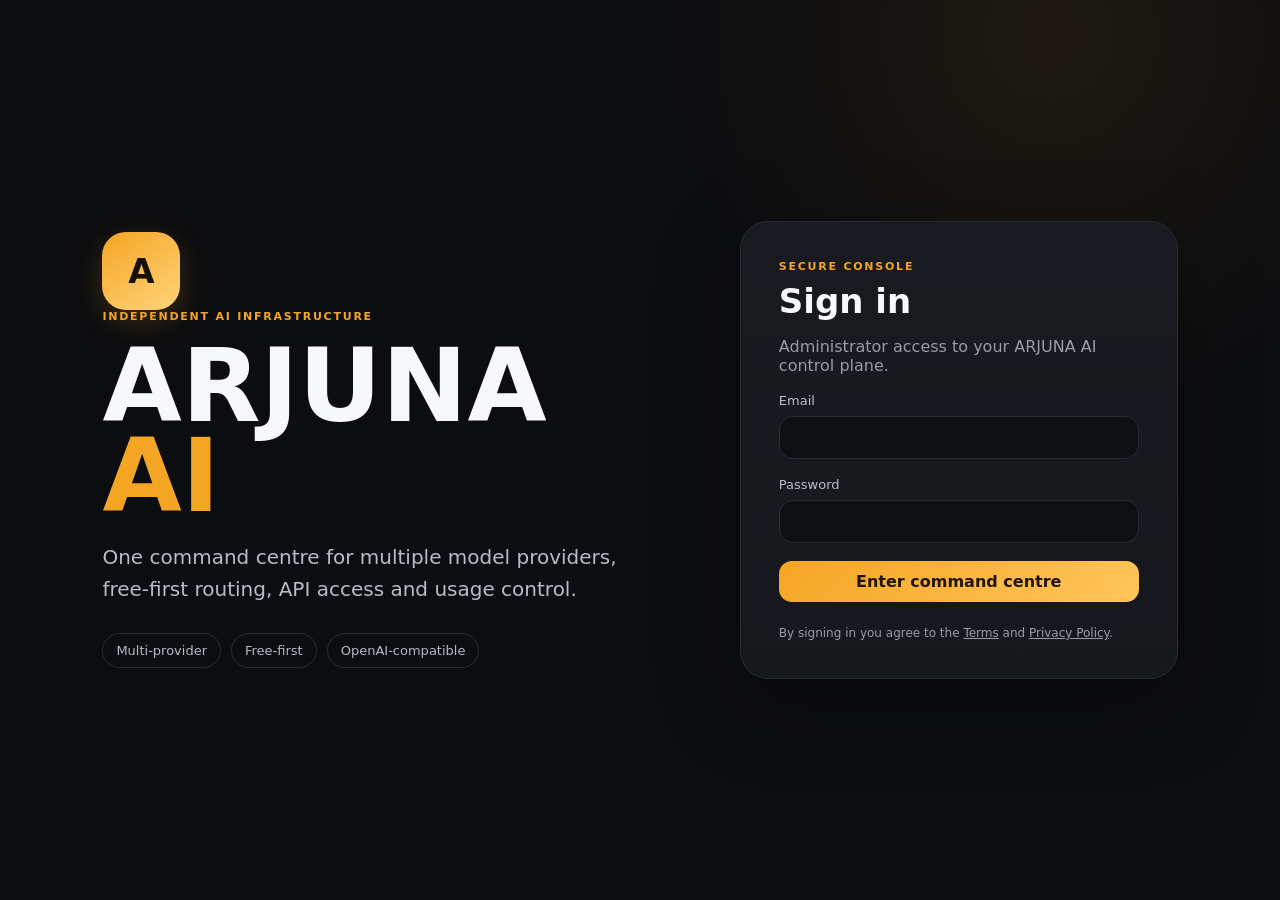
==== static/index.html @ 1a096113 "Apply complete ARJUNA AI launch portal" ====
<!doctype html>
<html lang="en">
<head>
  <meta charset="utf-8" />
  <meta name="viewport" content="width=device-width,initial-scale=1,viewport-fit=cover" />
  <meta name="theme-color" content="#101114" />
  <meta name="description" content="ARJUNA AI — independent multi-provider AI command centre and OpenAI-compatible gateway." />
  <title>ARJUNA AI</title>
  <link rel="manifest" href="/manifest.webmanifest" />
  <link rel="icon" href="/static/icon.svg" />
  <link rel="stylesheet" href="/static/styles.css" />
</head>
<body>
  <div id="loginView" class="login-shell hidden">
    <section class="login-brand">
      <div class="brand-mark large">A</div>
      <p class="kicker">INDEPENDENT AI INFRASTRUCTURE</p>
      <h1>ARJUNA <span>AI</span></h1>
      <p class="lead">One command centre for multiple model providers, free-first routing, API access and usage control.</p>
      <div class="feature-row"><span>Multi-provider</span><span>Free-first</span><span>OpenAI-compatible</span></div>
    </section>
    <section class="login-card glass">
      <p class="kicker">SECURE CONSOLE</p>
      <h2>Sign in</h2>
      <p class="muted">Administrator access to your ARJUNA AI control plane.</p>
      <form id="loginForm">
        <label>Email<input id="loginEmail" type="email" autocomplete="username" required /></label>
        <label>Password<input id="loginPassword" type="password" autocomplete="current-password" required /></label>
        <button class="primary wide" type="submit">Enter command centre</button>
        <div id="loginError" class="error-text"></div>
      </form>
      <div class="legal-small">By signing in you agree to the <a href="/terms">Terms</a> and <a href="/privacy">Privacy Policy</a>.</div>
    </section>
  </div>

  <div id="appView" class="app-shell hidden">
    <aside class="sidebar">
      <div class="brand"><div class="brand-mark">A</div><div><strong>ARJUNA AI</strong><small>Command Centre</small></div></div>
      <nav id="nav">
        <button data-page="dashboard" class="nav-item active">Dashboard</button>
        <button data-page="playground" class="nav-item">Playground</button>
        <button data-page="providers" class="nav-item">Providers</button>
        <button data-page="keys" class="nav-item">API Keys</button>
        <button data-page="usage" class="nav-item">Usage</button>
        <button data-page="settings" class="nav-item">Settings</button>
      </nav>
      <div class="sidebar-foot">
        <span id="userEmail" class="user-email"></span>
        <button id="logoutBtn" class="ghost wide">Sign out</button>
      </div>
    </aside>

    <main class="workspace">
      <header class="topbar">
        <div><p id="pageKicker" class="kicker">COMMAND CENTRE</p><h1 id="pageTitle">Dashboard</h1></div>
        <div class="top-actions"><span id="health" class="status-pill">Checking</span><button id="themeBtn" class="icon-btn" title="Toggle theme">◐</button><button id="menuBtn" class="icon-btn mobile-only">☰</button></div>
      </header>

      <section id="page-dashboard" class="page active">
        <div class="hero-card">
          <div><p class="kicker">ARJUNA ROUTER</p><h2>AI infrastructure under your control.</h2><p class="muted">Route requests across configured model providers without exposing provider secrets to clients.</p></div>
          <div class="hero-orb">A</div>
        </div>
        <div class="stats-grid">
          <article class="stat-card"><span>Providers ready</span><strong id="statProviders">—</strong><small>available now</small></article>
          <article class="stat-card"><span>Active API keys</span><strong id="statKeys">—</strong><small>issued by you</small></article>
          <article class="stat-card"><span>Requests · 24h</span><strong id="statRequests">—</strong><small>gateway traffic</small></article>
          <article class="stat-card"><span>Tokens · 24h</span><strong id="statTokens">—</strong><small>reported by providers</small></article>
        </div>
        <div class="two-col">
          <article class="panel"><div class="panel-head"><div><p class="kicker">QUICK START</p><h3>Use your gateway</h3></div><button data-goto="keys" class="secondary">Create key</button></div><pre class="code-block">POST /v1/chat/completions
Authorization: Bearer arjuna_live_...
Content-Type: application/json</pre></article>
          <article class="panel"><p class="kicker">ROUTING POLICY</p><h3>Free-first by design</h3><p class="muted">ARJUNA only treats a provider as free when you explicitly mark it free-eligible. Open models can still have paid hosting.</p><button data-goto="providers" class="text-btn">View provider registry →</button></article>
        </div>
      </section>

      <section id="page-playground" class="page">
        <div class="playground-grid">
          <article class="panel controls-panel">
            <div class="panel-head"><div><p class="kicker">PROMPT LAB</p><h3>Playground</h3></div><label class="switch-label"><input id="freeOnly" type="checkbox" checked /><span>Free only</span></label></div>
            <div class="field-row"><label>Provider<select id="provider"><option value="">Auto route</option></select></label><label>Model<input id="model" value="auto" /></label></div>
            <label>System prompt<textarea id="systemPrompt" rows="4">You are a precise, helpful AI assistant.</textarea></label>
            <label>Prompt<textarea id="prompt" rows="10" placeholder="Ask ARJUNA AI…"></textarea></label>
            <div class="field-row"><label>Temperature<input id="temperature" type="number" min="0" max="2" step="0.1" value="0.2" /></label><label>Max tokens<input id="maxTokens" type="number" min="1" value="4096" /></label></div>
            <button id="runBtn" class="primary wide">Run prompt</button>
          </article>
          <article class="panel output-panel"><div class="panel-head"><div><p class="kicker">LIVE OUTPUT</p><h3>Response</h3></div><button id="copyOutput" class="secondary">Copy</button></div><div id="runMeta" class="meta-line">No run yet</div><pre id="output" class="response-box">Response will appear here.</pre></article>
        </div>
      </section>

      <section id="page-providers" class="page"><div class="section-head"><div><p class="kicker">MODEL ROUTER</p><h2>Provider Registry</h2><p class="muted">Server-side provider configuration and live fallback state.</p></div><button id="refreshProviders" class="secondary">Refresh</button></div><div id="providersList" class="card-grid"></div></section>

      <section id="page-keys" class="page"><div class="section-head"><div><p class="kicker">ACCESS CONTROL</p><h2>API Keys</h2><p class="muted">Issue independent ARJUNA keys to apps and services. Secrets are shown once.</p></div><button id="createKeyBtn" class="primary">Create API key</button></div><div id="keySecretBox" class="secret-box hidden"><div><strong>New secret — copy it now</strong><code id="newKeySecret"></code></div><button id="copyKeySecret" class="secondary">Copy</button></div><div class="panel table-wrap"><table><thead><tr><th>Name</th><th>Prefix</th><th>Created</th><th>Last used</th><th>Status</th><th></th></tr></thead><tbody id="keysBody"></tbody></table></div></section>

      <section id="page-usage" class="page"><div class="section-head"><div><p class="kicker">OBSERVABILITY</p><h2>Usage</h2><p class="muted">Request metadata only. Prompts and responses are not stored.</p></div><button id="refreshUsage" class="secondary">Refresh</button></div><div class="panel table-wrap"><table><thead><tr><th>Time</th><th>Provider</th><th>Model</th><th>Tokens</th><th>Latency</th><th>Status</th></tr></thead><tbody id="usageBody"></tbody></table></div></section>

      <section id="page-settings" class="page"><div class="settings-grid"><article class="panel"><p class="kicker">API ENDPOINT</p><h3>OpenAI-compatible base</h3><code id="apiBase" class="copy-line"></code><p class="muted small">Use <strong>/v1/chat/completions</strong> and <strong>/v1/models</strong>.</p></article><article class="panel"><p class="kicker">INSTALL</p><h3>Install ARJUNA AI</h3><p class="muted">This portal is PWA-ready and can be installed from a supported browser.</p><button id="installBtn" class="secondary" disabled>Install app</button></article><article class="panel"><p class="kicker">SECURITY</p><h3>Secrets stay server-side</h3><p class="muted">Provider keys belong in environment secrets or a secret manager. Never place them in browser JavaScript.</p></article><article class="panel"><p class="kicker">PROJECT BOUNDARY</p><h3>Standalone platform</h3><p class="muted">ARJUNA AI is an independent project with its own infrastructure, domain, data and release lifecycle.</p></article></div></section>

      <footer class="footer">ARJUNA AI · Independent AI Command Centre · <a href="/privacy">Privacy</a> · <a href="/terms">Terms</a></footer>
    </main>
  </div>

  <dialog id="keyDialog"><form method="dialog" id="keyForm"><p class="kicker">NEW CREDENTIAL</p><h3>Create API key</h3><label>Key name<input id="keyName" placeholder="Production app" required minlength="2" /></label><div class="dialog-actions"><button value="cancel" class="ghost">Cancel</button><button id="confirmCreateKey" value="default" class="primary">Create key</button></div></form></dialog>

  <script src="/static/app.js"></script>
</body>
</html>
---- static/styles.css ----
:root{--bg:#0c0d10;--surface:#13151a;--surface2:#191c22;--line:#262b34;--text:#f7f8fa;--muted:#969da9;--accent:#f5a524;--accent2:#ffd479;--good:#52d39a;--bad:#ff6b6b;--shadow:0 24px 80px rgba(0,0,0,.34);--radius:22px}*{box-sizing:border-box}html{background:var(--bg);color:var(--text);font-family:Inter,ui-sans-serif,system-ui,-apple-system,BlinkMacSystemFont,"Segoe UI",sans-serif}body{margin:0;min-height:100vh;background:radial-gradient(circle at 82% 4%,rgba(245,165,36,.08),transparent 28%),var(--bg)}button,input,select,textarea{font:inherit}button{cursor:pointer}a{color:inherit}.hidden{display:none!important}.kicker{font-size:11px;letter-spacing:.16em;font-weight:800;color:var(--accent);margin:0 0 8px}.muted{color:var(--muted)}.small{font-size:12px}.brand-mark{width:42px;height:42px;border-radius:14px;display:grid;place-items:center;background:linear-gradient(145deg,var(--accent),var(--accent2));color:#181107;font-weight:900;box-shadow:0 10px 30px rgba(245,165,36,.2)}.brand-mark.large{width:78px;height:78px;border-radius:24px;font-size:34px}.login-shell{min-height:100vh;display:grid;grid-template-columns:1.1fr .9fr;align-items:center;gap:8vw;padding:8vw}.login-brand h1{font-size:clamp(48px,8vw,108px);line-height:.88;margin:18px 0}.login-brand h1 span{color:var(--accent)}.lead{font-size:20px;max-width:720px;color:#b6bdc8;line-height:1.6}.feature-row{display:flex;gap:10px;flex-wrap:wrap;margin-top:28px}.feature-row span{border:1px solid var(--line);border-radius:999px;padding:9px 13px;color:#b5bbc6;font-size:13px}.glass,.panel,.stat-card,.hero-card{background:linear-gradient(180deg,rgba(255,255,255,.025),rgba(255,255,255,.01)),var(--surface);border:1px solid var(--line);box-shadow:var(--shadow)}.login-card{max-width:480px;width:100%;padding:38px;border-radius:28px}.login-card h2{font-size:34px;margin:0 0 8px}.login-card label,.controls-panel label{display:grid;gap:8px;margin:18px 0;font-size:13px;color:#b9c0ca}.login-card input,.controls-panel input,.controls-panel select,.controls-panel textarea,dialog input{width:100%;border:1px solid var(--line);background:#0d0f13;color:var(--text);border-radius:14px;padding:13px 14px;outline:none}.login-card input:focus,.controls-panel input:focus,.controls-panel select:focus,.controls-panel textarea:focus,dialog input:focus{border-color:var(--accent)}.primary,.secondary,.ghost,.icon-btn,.text-btn{border:0;border-radius:13px;padding:11px 15px;font-weight:750}.primary{background:linear-gradient(135deg,var(--accent),#ffc65b);color:#201507}.secondary{background:var(--surface2);border:1px solid var(--line);color:var(--text)}.ghost{background:transparent;border:1px solid var(--line);color:var(--muted)}.text-btn{background:transparent;color:var(--accent);padding-left:0}.wide{width:100%}.error-text{color:var(--bad);font-size:13px;margin-top:12px}.legal-small{font-size:12px;color:var(--muted);margin-top:24px}.app-shell{display:grid;grid-template-columns:250px 1fr;min-height:100vh}.sidebar{position:sticky;top:0;height:100vh;border-right:1px solid var(--line);background:rgba(12,13,16,.93);backdrop-filter:blur(20px);padding:22px 16px;display:flex;flex-direction:column;z-index:20}.brand{display:flex;align-items:center;gap:12px;padding:6px 8px 24px}.brand strong{display:block}.brand small{color:var(--muted)}nav{display:grid;gap:6px}.nav-item{border:0;background:transparent;color:var(--muted);text-align:left;padding:12px 14px;border-radius:13px;font-weight:700}.nav-item:hover,.nav-item.active{background:var(--surface2);color:var(--text)}.nav-item.active{box-shadow:inset 3px 0 var(--accent)}.sidebar-foot{margin-top:auto;display:grid;gap:10px}.user-email{color:var(--muted);font-size:12px;padding:0 6px;overflow:hidden;text-overflow:ellipsis}.workspace{padding:0 34px;min-width:0}.topbar{height:112px;display:flex;align-items:center;justify-content:space-between}.topbar h1{margin:0;font-size:30px}.top-actions{display:flex;align-items:center;gap:10px}.status-pill{padding:8px 12px;border:1px solid var(--line);border-radius:999px;color:var(--muted);font-size:12px}.status-pill.ok{color:var(--good);border-color:rgba(82,211,154,.3);background:rgba(82,211,154,.06)}.status-pill.bad{color:var(--bad)}.icon-btn{width:38px;height:38px;padding:0;background:var(--surface2);color:var(--text);border:1px solid var(--line)}.page{display:none;animation:fade .18s ease}.page.active{display:block}@keyframes fade{from{opacity:.5;transform:translateY(3px)}to{opacity:1;transform:none}}.hero-card{border-radius:28px;padding:34px;display:flex;justify-content:space-between;align-items:center;overflow:hidden}.hero-card h2{font-size:clamp(28px,4vw,54px);max-width:760px;margin:0 0 14px}.hero-card p{max-width:700px}.hero-orb{width:150px;height:150px;border-radius:50%;display:grid;place-items:center;font-size:62px;font-weight:900;color:#201507;background:radial-gradient(circle at 35% 30%,#ffe0a0,var(--accent) 55%,#a25c00);box-shadow:0 0 80px rgba(245,165,36,.25);flex:0 0 auto}.stats-grid{display:grid;grid-template-columns:repeat(4,1fr);gap:14px;margin:18px 0}.stat-card{padding:22px;border-radius:20px}.stat-card span,.stat-card small{display:block;color:var(--muted);font-size:12px}.stat-card strong{display:block;font-size:34px;margin:9px 0}.two-col,.playground-grid,.settings-grid{display:grid;grid-template-columns:1fr 1fr;gap:18px}.panel{border-radius:var(--radius);padding:24px}.panel h3{margin:2px 0 12px;font-size:21px}.panel-head,.section-head{display:flex;align-items:center;justify-content:space-between;gap:16px}.section-head{margin-bottom:18px}.section-head h2{margin:0 0 6px;font-size:30px}.section-head p{margin-top:0}.code-block,.response-box{background:#090a0d;border:1px solid var(--line);border-radius:14px;padding:16px;color:#d9dde4;overflow:auto;white-space:pre-wrap}.playground-grid{grid-template-columns:minmax(340px,.9fr) minmax(420px,1.1fr)}.field-row{display:grid;grid-template-columns:1fr 1fr;gap:12px}.switch-label{display:flex!important;align-items:center;gap:8px!important;margin:0!important}.switch-label input{width:auto!important}.output-panel{min-height:650px}.response-box{min-height:535px;max-height:70vh;line-height:1.6}.meta-line{color:var(--muted);font-size:12px;margin-bottom:12px}.card-grid{display:grid;grid-template-columns:repeat(auto-fill,minmax(260px,1fr));gap:14px}.provider-card{border:1px solid var(--line);background:var(--surface);border-radius:20px;padding:20px}.provider-card h3{margin:0}.provider-top{display:flex;justify-content:space-between;gap:10px}.pill{font-size:11px;padding:6px 9px;border-radius:999px;background:var(--surface2);color:var(--muted);border:1px solid var(--line)}.pill.ready{color:var(--good);background:rgba(82,211,154,.06)}.pill.warn{color:var(--accent)}.provider-meta{display:grid;gap:8px;margin-top:18px;color:var(--muted);font-size:12px}.table-wrap{padding:0;overflow:auto}table{width:100%;border-collapse:collapse;min-width:760px}th,td{text-align:left;padding:16px 18px;border-bottom:1px solid var(--line);font-size:13px}th{color:var(--muted);font-size:11px;text-transform:uppercase;letter-spacing:.08em}.danger-btn{background:transparent;border:0;color:var(--bad);font-weight:700}.secret-box{display:flex;justify-content:space-between;align-items:center;gap:14px;background:rgba(245,165,36,.07);border:1px solid rgba(245,165,36,.3);padding:16px 18px;border-radius:16px;margin-bottom:16px}.secret-box code{display:block;margin-top:8px;word-break:break-all;color:var(--accent2)}.settings-grid{grid-template-columns:repeat(2,1fr)}.copy-line{display:block;background:#090a0d;border:1px solid var(--line);padding:13px;border-radius:12px;word-break:break-all}.footer{padding:34px 0 26px;color:var(--muted);font-size:12px;text-align:center}.footer a{color:var(--text)}dialog{border:1px solid var(--line);border-radius:22px;background:var(--surface);color:var(--text);padding:26px;width:min(440px,92vw);box-shadow:var(--shadow)}dialog::backdrop{background:rgba(0,0,0,.7)}dialog h3{font-size:25px;margin:0 0 20px}dialog label{display:grid;gap:8px;color:var(--muted);font-size:13px}dialog input{margin-top:6px}.dialog-actions{display:flex;justify-content:flex-end;gap:10px;margin-top:22px}.mobile-only{display:none}
body.light{--bg:#f5f6f8;--surface:#fff;--surface2:#f0f2f5;--line:#e1e5ea;--text:#111318;--muted:#69717e;--shadow:0 22px 60px rgba(18,25,35,.08)}body.light{background:radial-gradient(circle at 82% 4%,rgba(245,165,36,.11),transparent 28%),var(--bg)}body.light .sidebar{background:rgba(255,255,255,.94)}body.light .login-card input,body.light .controls-panel input,body.light .controls-panel select,body.light .controls-panel textarea,body.light dialog input,body.light .code-block,body.light .response-box,body.light .copy-line{background:#f7f8fa;color:#111318}
@media(max-width:980px){.login-shell{grid-template-columns:1fr;padding:7vw}.login-brand{display:none}.login-card{margin:auto}.app-shell{grid-template-columns:1fr}.sidebar{position:fixed;left:-270px;width:250px;transition:.2s}.sidebar.open{left:0}.workspace{padding:0 18px}.mobile-only{display:inline-grid}.stats-grid{grid-template-columns:1fr 1fr}.playground-grid,.two-col,.settings-grid{grid-template-columns:1fr}.hero-orb{width:100px;height:100px;font-size:40px}.topbar{height:92px}.output-panel{min-height:auto}.response-box{min-height:360px}}@media(max-width:620px){.stats-grid{grid-template-columns:1fr}.hero-card{padding:24px}.hero-orb{display:none}.field-row{grid-template-columns:1fr}.section-head{align-items:flex-start;flex-direction:column}.login-card{padding:26px}.workspace{padding:0 12px}.panel{padding:18px}}
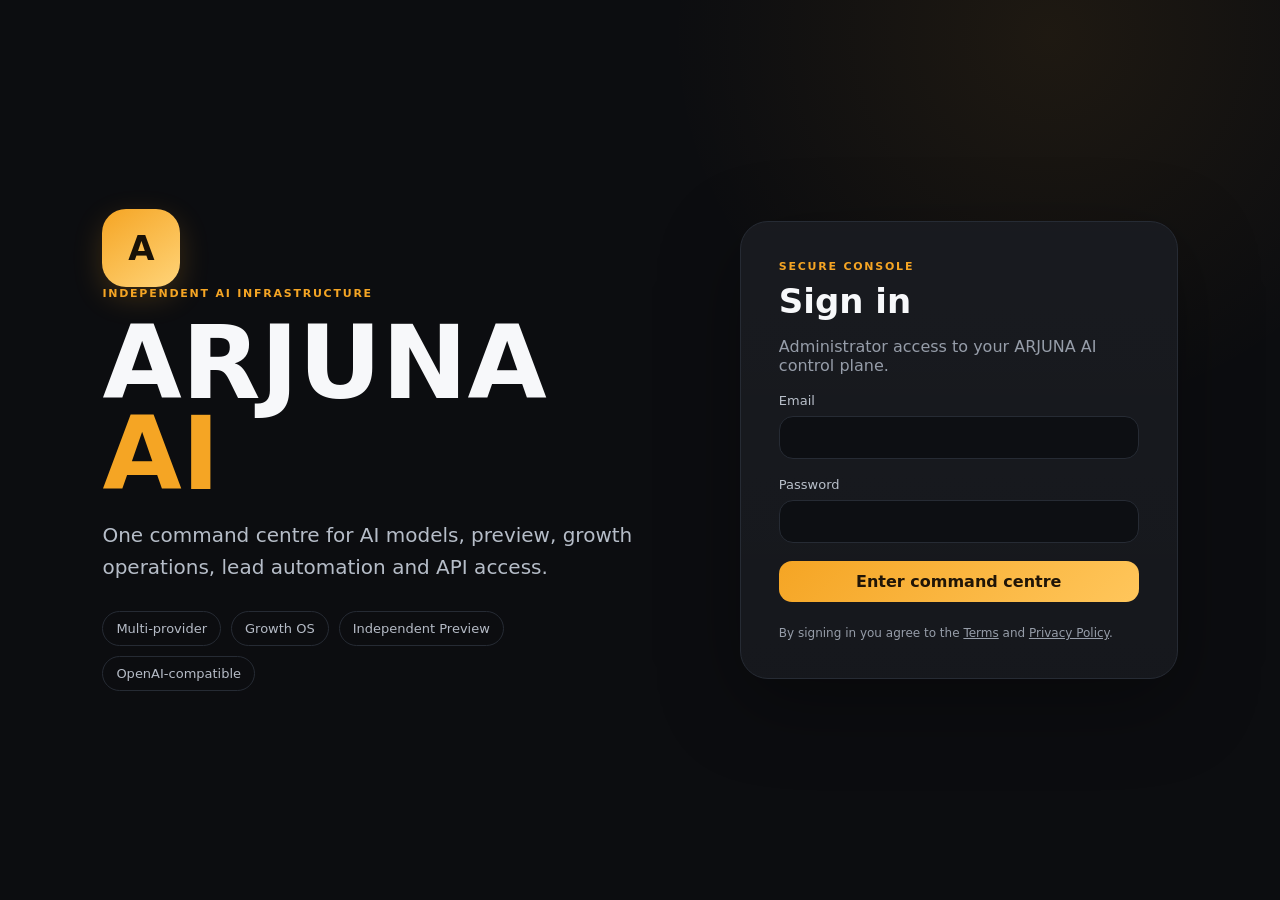
==== commit 1db0fecd: "Add Growth OS social lead proposal and automation console" ====
--- a/static/index.html
+++ b/static/index.html
@@ -4,11 +4,13 @@
   <meta charset="utf-8" />
   <meta name="viewport" content="width=device-width,initial-scale=1,viewport-fit=cover" />
   <meta name="theme-color" content="#101114" />
-  <meta name="description" content="ARJUNA AI — independent multi-provider AI command centre and OpenAI-compatible gateway." />
+  <meta name="description" content="ARJUNA AI — independent multi-provider AI command centre, growth operating system and OpenAI-compatible gateway." />
   <title>ARJUNA AI</title>
   <link rel="manifest" href="/manifest.webmanifest" />
   <link rel="icon" href="/static/icon.svg" />
   <link rel="stylesheet" href="/static/styles.css" />
+  <link rel="stylesheet" href="/static/preview.css" />
+  <link rel="stylesheet" href="/static/growth.css" />
 </head>
 <body>
   <div id="loginView" class="login-shell hidden">
@@ -16,19 +18,12 @@
       <div class="brand-mark large">A</div>
       <p class="kicker">INDEPENDENT AI INFRASTRUCTURE</p>
       <h1>ARJUNA <span>AI</span></h1>
-      <p class="lead">One command centre for multiple model providers, free-first routing, API access and usage control.</p>
-      <div class="feature-row"><span>Multi-provider</span><span>Free-first</span><span>OpenAI-compatible</span></div>
+      <p class="lead">One command centre for AI models, preview, growth operations, lead automation and API access.</p>
+      <div class="feature-row"><span>Multi-provider</span><span>Growth OS</span><span>Independent Preview</span><span>OpenAI-compatible</span></div>
     </section>
     <section class="login-card glass">
-      <p class="kicker">SECURE CONSOLE</p>
-      <h2>Sign in</h2>
-      <p class="muted">Administrator access to your ARJUNA AI control plane.</p>
-      <form id="loginForm">
-        <label>Email<input id="loginEmail" type="email" autocomplete="username" required /></label>
-        <label>Password<input id="loginPassword" type="password" autocomplete="current-password" required /></label>
-        <button class="primary wide" type="submit">Enter command centre</button>
-        <div id="loginError" class="error-text"></div>
-      </form>
+      <p class="kicker">SECURE CONSOLE</p><h2>Sign in</h2><p class="muted">Administrator access to your ARJUNA AI control plane.</p>
+      <form id="loginForm"><label>Email<input id="loginEmail" type="email" autocomplete="username" required /></label><label>Password<input id="loginPassword" type="password" autocomplete="current-password" required /></label><button class="primary wide" type="submit">Enter command centre</button><div id="loginError" class="error-text"></div></form>
       <div class="legal-small">By signing in you agree to the <a href="/terms">Terms</a> and <a href="/privacy">Privacy Policy</a>.</div>
     </section>
   </div>
@@ -39,63 +34,65 @@
       <nav id="nav">
         <button data-page="dashboard" class="nav-item active">Dashboard</button>
         <button data-page="playground" class="nav-item">Playground</button>
+        <button data-page="preview" class="nav-item">Preview Lab</button>
+        <button data-page="growth" class="nav-item">Growth OS</button>
         <button data-page="providers" class="nav-item">Providers</button>
         <button data-page="keys" class="nav-item">API Keys</button>
         <button data-page="usage" class="nav-item">Usage</button>
         <button data-page="settings" class="nav-item">Settings</button>
       </nav>
-      <div class="sidebar-foot">
-        <span id="userEmail" class="user-email"></span>
-        <button id="logoutBtn" class="ghost wide">Sign out</button>
-      </div>
+      <div class="sidebar-foot"><span id="userEmail" class="user-email"></span><button id="logoutBtn" class="ghost wide">Sign out</button></div>
     </aside>
 
     <main class="workspace">
-      <header class="topbar">
-        <div><p id="pageKicker" class="kicker">COMMAND CENTRE</p><h1 id="pageTitle">Dashboard</h1></div>
-        <div class="top-actions"><span id="health" class="status-pill">Checking</span><button id="themeBtn" class="icon-btn" title="Toggle theme">◐</button><button id="menuBtn" class="icon-btn mobile-only">☰</button></div>
-      </header>
+      <header class="topbar"><div><p id="pageKicker" class="kicker">COMMAND CENTRE</p><h1 id="pageTitle">Dashboard</h1></div><div class="top-actions"><span id="health" class="status-pill">Checking</span><button id="themeBtn" class="icon-btn" title="Toggle theme">◐</button><button id="menuBtn" class="icon-btn mobile-only">☰</button></div></header>
 
       <section id="page-dashboard" class="page active">
-        <div class="hero-card">
-          <div><p class="kicker">ARJUNA ROUTER</p><h2>AI infrastructure under your control.</h2><p class="muted">Route requests across configured model providers without exposing provider secrets to clients.</p></div>
-          <div class="hero-orb">A</div>
-        </div>
-        <div class="stats-grid">
-          <article class="stat-card"><span>Providers ready</span><strong id="statProviders">—</strong><small>available now</small></article>
-          <article class="stat-card"><span>Active API keys</span><strong id="statKeys">—</strong><small>issued by you</small></article>
-          <article class="stat-card"><span>Requests · 24h</span><strong id="statRequests">—</strong><small>gateway traffic</small></article>
-          <article class="stat-card"><span>Tokens · 24h</span><strong id="statTokens">—</strong><small>reported by providers</small></article>
-        </div>
-        <div class="two-col">
-          <article class="panel"><div class="panel-head"><div><p class="kicker">QUICK START</p><h3>Use your gateway</h3></div><button data-goto="keys" class="secondary">Create key</button></div><pre class="code-block">POST /v1/chat/completions
+        <div class="hero-card"><div><p class="kicker">ARJUNA CONTROL PLANE</p><h2>AI infrastructure under your control.</h2><p class="muted">Route AI, generate growth strategy, capture leads, automate follow-up and preview outputs without exposing provider secrets.</p></div><div class="hero-orb">A</div></div>
+        <div class="stats-grid"><article class="stat-card"><span>Providers ready</span><strong id="statProviders">—</strong><small>available now</small></article><article class="stat-card"><span>Active API keys</span><strong id="statKeys">—</strong><small>issued by you</small></article><article class="stat-card"><span>Requests · 24h</span><strong id="statRequests">—</strong><small>gateway traffic</small></article><article class="stat-card"><span>Tokens · 24h</span><strong id="statTokens">—</strong><small>reported by providers</small></article></div>
+        <div class="two-col"><article class="panel"><div class="panel-head"><div><p class="kicker">QUICK START</p><h3>Use your gateway</h3></div><button data-goto="keys" class="secondary">Create key</button></div><pre class="code-block">POST /v1/chat/completions
 Authorization: Bearer arjuna_live_...
-Content-Type: application/json</pre></article>
-          <article class="panel"><p class="kicker">ROUTING POLICY</p><h3>Free-first by design</h3><p class="muted">ARJUNA only treats a provider as free when you explicitly mark it free-eligible. Open models can still have paid hosting.</p><button data-goto="providers" class="text-btn">View provider registry →</button></article>
-        </div>
+Content-Type: application/json</pre></article><article class="panel"><p class="kicker">GROWTH OS</p><h3>AI + leads + campaigns + proposals</h3><p class="muted">Use one independent workspace to plan campaigns, capture and score leads, share proposals and queue smart automations.</p><button data-goto="growth" class="text-btn">Open Growth OS →</button></article></div>
       </section>
 
       <section id="page-playground" class="page">
         <div class="playground-grid">
-          <article class="panel controls-panel">
-            <div class="panel-head"><div><p class="kicker">PROMPT LAB</p><h3>Playground</h3></div><label class="switch-label"><input id="freeOnly" type="checkbox" checked /><span>Free only</span></label></div>
-            <div class="field-row"><label>Provider<select id="provider"><option value="">Auto route</option></select></label><label>Model<input id="model" value="auto" /></label></div>
-            <label>System prompt<textarea id="systemPrompt" rows="4">You are a precise, helpful AI assistant.</textarea></label>
-            <label>Prompt<textarea id="prompt" rows="10" placeholder="Ask ARJUNA AI…"></textarea></label>
-            <div class="field-row"><label>Temperature<input id="temperature" type="number" min="0" max="2" step="0.1" value="0.2" /></label><label>Max tokens<input id="maxTokens" type="number" min="1" value="4096" /></label></div>
-            <button id="runBtn" class="primary wide">Run prompt</button>
-          </article>
-          <article class="panel output-panel"><div class="panel-head"><div><p class="kicker">LIVE OUTPUT</p><h3>Response</h3></div><button id="copyOutput" class="secondary">Copy</button></div><div id="runMeta" class="meta-line">No run yet</div><pre id="output" class="response-box">Response will appear here.</pre></article>
+          <article class="panel controls-panel"><div class="panel-head"><div><p class="kicker">PROMPT LAB</p><h3>Playground</h3></div><label class="switch-label"><input id="freeOnly" type="checkbox" checked /><span>Free only</span></label></div><div class="field-row"><label>Provider<select id="provider"><option value="">Auto route</option></select></label><label>Model<input id="model" value="auto" /></label></div><label>System prompt<textarea id="systemPrompt" rows="4">You are a precise, helpful AI assistant.</textarea></label><label>Prompt<textarea id="prompt" rows="10" placeholder="Ask ARJUNA AI…"></textarea></label><div class="field-row"><label>Temperature<input id="temperature" type="number" min="0" max="2" step="0.1" value="0.2" /></label><label>Max tokens<input id="maxTokens" type="number" min="1" value="4096" /></label></div><button id="runBtn" class="primary wide">Run prompt</button></article>
+          <article class="panel output-panel"><div class="panel-head"><div><p class="kicker">LIVE OUTPUT</p><h3>Response</h3></div><div class="section-actions"><button id="previewOutputBtn" class="secondary">Preview</button><button id="copyOutput" class="secondary">Copy</button></div></div><div id="runMeta" class="meta-line">No run yet</div><pre id="output" class="response-box">Response will appear here.</pre></article>
         </div>
       </section>
 
-      <section id="page-providers" class="page"><div class="section-head"><div><p class="kicker">MODEL ROUTER</p><h2>Provider Registry</h2><p class="muted">Server-side provider configuration and live fallback state.</p></div><button id="refreshProviders" class="secondary">Refresh</button></div><div id="providersList" class="card-grid"></div></section>
+      <section id="page-preview" class="page">
+        <div class="section-head"><div><p class="kicker">ISOLATED RENDERING</p><h2>Preview Lab</h2><p class="muted">Provider-independent analysis, safe rendering, responsive simulation, diffs and local snapshots. Preview content is not executed or stored by the server.</p></div><div class="section-actions"><button id="previewUseOutput" class="secondary">Use last AI output</button><button id="previewSaveSnapshot" class="primary">Save local snapshot</button></div></div>
+        <div class="preview-lab-grid">
+          <article class="panel preview-editor-panel"><div class="panel-head"><div><p class="kicker">PREVIEW INPUT</p><h3>Independent workspace</h3></div><span class="status-pill ok">Safe isolation on</span></div><div class="field-row preview-controls"><label>Content type<select id="previewHint"><option value="auto">Auto detect</option><option value="html">HTML</option><option value="markdown">Markdown</option><option value="json">JSON</option><option value="text">Text</option></select></label><label>Rendering policy<select id="previewPolicy"><option value="safe">Safe · strip active content</option><option value="source">Source only</option></select></label></div><label class="preview-input-label">Content<textarea id="previewInput" rows="20" placeholder="Paste AI output, HTML, Markdown, JSON or text here…"></textarea></label><div class="preview-action-row"><button id="previewAnalyze" class="primary">Analyze & render</button><button id="previewSetBaseline" class="secondary">Set baseline</button><button id="previewClear" class="ghost">Clear</button></div><div id="previewMetrics" class="preview-metrics"><div><span>Type</span><strong id="previewKind">—</strong></div><div><span>Risk</span><strong id="previewRisk">—</strong></div><div><span>Completeness</span><strong id="previewCompleteness">—</strong></div><div><span>Fingerprint</span><strong id="previewFingerprint">—</strong></div></div><div class="preview-intel"><p class="kicker">PREVIEW INTELLIGENCE</p><div id="previewInsights" class="insight-list"><span class="muted">Run analysis to inspect structure and risk.</span></div></div></article>
+          <article class="panel preview-stage-panel"><div class="preview-stage-head"><div class="preview-tabs"><button class="preview-tab active" data-preview-tab="render">Render</button><button class="preview-tab" data-preview-tab="source">Source</button><button class="preview-tab" data-preview-tab="compare">Compare</button></div><div class="device-switcher"><button class="device-btn active" data-device="desktop">Desktop</button><button class="device-btn" data-device="tablet">Tablet</button><button class="device-btn" data-device="mobile">Mobile</button></div></div><div id="previewViewport" class="preview-viewport desktop"><iframe id="previewFrame" class="preview-frame" sandbox="" referrerpolicy="no-referrer" title="ARJUNA isolated preview"></iframe><pre id="previewSource" class="preview-source hidden">No preview yet.</pre><div id="previewCompare" class="preview-compare hidden"><div class="empty-state">Set a baseline, then analyze a changed version to compare.</div></div></div><div class="preview-lower-grid"><div><p class="kicker">RISK SCAN</p><div id="previewRisks" class="risk-list"><span class="muted">No scan yet.</span></div></div><div><div class="panel-head compact"><p class="kicker">LOCAL SNAPSHOTS</p><button id="previewClearSnapshots" class="text-btn">Clear</button></div><div id="previewSnapshots" class="snapshot-list"><span class="muted">No snapshots saved.</span></div></div></div></article>
+        </div>
+      </section>
 
+      <section id="page-growth" class="page">
+        <div class="section-head"><div><p class="kicker">GROWTH OPERATING SYSTEM</p><h2>Growth OS</h2><p class="muted">Social advertising control plane, lead intelligence, campaign drafts, proposal sharing and approval-gated automation.</p></div><button id="refreshGrowth" class="secondary">Refresh</button></div>
+        <div class="growth-hero">
+          <article class="growth-brain-card"><p class="kicker">ARJUNA GROWTH BRAIN</p><h3>Turn a business goal into an execution plan.</h3><label>Growth goal<textarea id="growthGoal" rows="4" placeholder="Example: Generate 100 qualified B2B leads in Mumbai this month with a ₹50,000 test budget."></textarea></label><label>Context<textarea id="growthContext" rows="4" placeholder="Offer, audience, geography, website, constraints, current channels…"></textarea></label><div class="section-actions"><button id="growthBrainRun" class="primary">Generate smart growth plan</button><button id="growthBrainToPreview" class="secondary">Preview plan</button></div><div id="growthBrainMeta" class="meta-line">Free-first routing · draft only</div></article>
+          <article class="panel growth-brain-output"><div class="panel-head"><div><p class="kicker">STRATEGY OUTPUT</p><h3>Growth plan</h3></div></div><pre id="growthBrainOutput" class="response-box">Your AI-generated growth strategy will appear here.</pre></article>
+        </div>
+        <div class="growth-stats"><article class="growth-stat"><span>Total leads</span><strong id="growthStatLeads">—</strong><small>captured</small></article><article class="growth-stat"><span>Priority leads</span><strong id="growthStatPriority">—</strong><small>score ≥ 70</small></article><article class="growth-stat"><span>Campaign drafts</span><strong id="growthStatCampaigns">—</strong><small>not auto-published</small></article><article class="growth-stat"><span>Queued actions</span><strong id="growthStatQueued">—</strong><small>approval-gated</small></article></div>
+
+        <section class="growth-section"><div class="section-head"><div><p class="kicker">SOCIAL + AD CONNECTIVITY</p><h2>Channel Hub</h2><p class="muted">Encrypted connector vault for major advertising, social, messaging and custom webhook channels.</p></div></div><div id="growthChannels" class="growth-channel-grid"></div></section>
+
+        <section class="growth-section">
+          <div class="growth-tabs"><button class="growth-tab active" data-growth-pane="leads">Lead CRM</button><button class="growth-tab" data-growth-pane="campaigns">Campaigns</button><button class="growth-tab" data-growth-pane="proposals">Proposals</button><button class="growth-tab" data-growth-pane="automation">Automation</button></div>
+          <div id="growth-pane-leads" class="growth-pane active"><div class="section-head"><div><p class="kicker">LEAD INTELLIGENCE</p><h2>Lead CRM</h2></div><button id="addLeadBtn" class="primary">Add lead</button></div><div class="panel table-wrap"><table><thead><tr><th>Lead</th><th>Source</th><th>Score</th><th>Status</th><th>Next action</th><th>Contact</th><th>Created</th></tr></thead><tbody id="growthLeadsBody"></tbody></table></div></div>
+          <div id="growth-pane-campaigns" class="growth-pane"><div class="section-head"><div><p class="kicker">ADVERTISING</p><h2>Campaign Studio</h2></div><button id="addCampaignBtn" class="primary">Create campaign draft</button></div><div class="growth-automation-note">Campaign creation is intentionally draft-first. External ad spend and publishing stay human-approved until official platform credentials, scopes and account approvals are verified.</div><div class="panel table-wrap"><table><thead><tr><th>Name</th><th>Platform</th><th>Objective</th><th>Daily budget</th><th>Status</th><th>Created</th></tr></thead><tbody id="growthCampaignsBody"></tbody></table></div></div>
+          <div id="growth-pane-proposals" class="growth-pane"><div class="section-head"><div><p class="kicker">SALES</p><h2>Proposal Sharing</h2></div><button id="addProposalBtn" class="primary">Create proposal</button></div><div id="growthProposalSecret" class="secret-box growth-proposal-secret hidden"><div><strong>Share link — copy it now</strong><code id="growthProposalUrl"></code></div><button id="growthCopyProposal" class="secondary">Copy</button></div><div class="panel table-wrap"><table><thead><tr><th>Proposal</th><th>Amount</th><th>Status</th><th>Share ID</th><th>Expires</th></tr></thead><tbody id="growthProposalsBody"></tbody></table></div></div>
+          <div id="growth-pane-automation" class="growth-pane"><div class="section-head"><div><p class="kicker">SMART AUTOMATION</p><h2>Automation Brain</h2></div><button id="addAutomationBtn" class="primary">Create automation</button></div><div class="growth-automation-note"><strong>Built-in intelligence:</strong> every new lead is automatically scored. High-intent leads are marked priority and follow-up actions are queued. Custom rules can add tags, change status, create follow-ups, notifications, webhooks or publishing jobs.</div><div class="two-col"><div class="panel table-wrap"><table><thead><tr><th>Name</th><th>Trigger</th><th>Actions</th><th>Status</th><th></th></tr></thead><tbody id="growthAutomationsBody"></tbody></table></div><div class="panel table-wrap"><table><thead><tr><th>Scheduled</th><th>Action</th><th>Channel</th><th>Recipient</th><th>Status</th></tr></thead><tbody id="growthOutboxBody"></tbody></table></div></div></div>
+        </section>
+      </section>
+
+      <section id="page-providers" class="page"><div class="section-head"><div><p class="kicker">MODEL ROUTER</p><h2>Provider Registry</h2><p class="muted">Server-side provider configuration and live fallback state.</p></div><div class="section-actions"><button id="refreshProviders" class="secondary">Refresh</button><button id="addProviderBtn" class="primary">Add provider</button></div></div><div id="providersList" class="card-grid"></div></section>
       <section id="page-keys" class="page"><div class="section-head"><div><p class="kicker">ACCESS CONTROL</p><h2>API Keys</h2><p class="muted">Issue independent ARJUNA keys to apps and services. Secrets are shown once.</p></div><button id="createKeyBtn" class="primary">Create API key</button></div><div id="keySecretBox" class="secret-box hidden"><div><strong>New secret — copy it now</strong><code id="newKeySecret"></code></div><button id="copyKeySecret" class="secondary">Copy</button></div><div class="panel table-wrap"><table><thead><tr><th>Name</th><th>Prefix</th><th>Created</th><th>Last used</th><th>Status</th><th></th></tr></thead><tbody id="keysBody"></tbody></table></div></section>
-
       <section id="page-usage" class="page"><div class="section-head"><div><p class="kicker">OBSERVABILITY</p><h2>Usage</h2><p class="muted">Request metadata only. Prompts and responses are not stored.</p></div><button id="refreshUsage" class="secondary">Refresh</button></div><div class="panel table-wrap"><table><thead><tr><th>Time</th><th>Provider</th><th>Model</th><th>Tokens</th><th>Latency</th><th>Status</th></tr></thead><tbody id="usageBody"></tbody></table></div></section>
-
-      <section id="page-settings" class="page"><div class="settings-grid"><article class="panel"><p class="kicker">API ENDPOINT</p><h3>OpenAI-compatible base</h3><code id="apiBase" class="copy-line"></code><p class="muted small">Use <strong>/v1/chat/completions</strong> and <strong>/v1/models</strong>.</p></article><article class="panel"><p class="kicker">INSTALL</p><h3>Install ARJUNA AI</h3><p class="muted">This portal is PWA-ready and can be installed from a supported browser.</p><button id="installBtn" class="secondary" disabled>Install app</button></article><article class="panel"><p class="kicker">SECURITY</p><h3>Secrets stay server-side</h3><p class="muted">Provider keys belong in environment secrets or a secret manager. Never place them in browser JavaScript.</p></article><article class="panel"><p class="kicker">PROJECT BOUNDARY</p><h3>Standalone platform</h3><p class="muted">ARJUNA AI is an independent project with its own infrastructure, domain, data and release lifecycle.</p></article></div></section>
+      <section id="page-settings" class="page"><div class="settings-grid"><article class="panel"><p class="kicker">API ENDPOINT</p><h3>OpenAI-compatible base</h3><code id="apiBase" class="copy-line"></code><p class="muted small">Use <strong>/v1/chat/completions</strong>, <strong>/v1/models</strong> and <strong>/v1/leads</strong>.</p></article><article class="panel"><p class="kicker">INSTALL</p><h3>Install ARJUNA AI</h3><p class="muted">This portal is PWA-ready and can be installed from a supported browser.</p><button id="installBtn" class="secondary" disabled>Install app</button></article><article class="panel"><p class="kicker">SECURITY</p><h3>Secrets stay server-side</h3><p class="muted">AI and growth connector credentials are encrypted server-side and are never returned after saving.</p></article><article class="panel"><p class="kicker">PROJECT BOUNDARY</p><h3>Standalone platform</h3><p class="muted">ARJUNA AI remains an independent product with its own infrastructure, domain, data and release lifecycle.</p></article></div></section>
 
       <footer class="footer">ARJUNA AI · Independent AI Command Centre · <a href="/privacy">Privacy</a> · <a href="/terms">Terms</a></footer>
     </main>
@@ -103,6 +100,22 @@
 
   <dialog id="keyDialog"><form method="dialog" id="keyForm"><p class="kicker">NEW CREDENTIAL</p><h3>Create API key</h3><label>Key name<input id="keyName" placeholder="Production app" required minlength="2" /></label><div class="dialog-actions"><button value="cancel" class="ghost">Cancel</button><button id="confirmCreateKey" value="default" class="primary">Create key</button></div></form></dialog>
 
+  <dialog id="providerDialog"><form id="providerForm"><p class="kicker">PROVIDER VAULT</p><h3 id="providerDialogTitle">Add provider</h3><label>Provider ID<input id="providerName" placeholder="my-provider" required pattern="[a-z0-9][a-z0-9_-]{1,49}" /></label><label>Base URL<input id="providerBaseUrl" placeholder="https://api.example.com/v1" required /></label><label>API key<input id="providerApiKey" type="password" autocomplete="off" placeholder="Leave blank to keep current secret" /></label><label>Default model<input id="providerDefaultModel" placeholder="model-name" required /></label><div class="field-row"><label>Priority<input id="providerPriority" type="number" value="100" min="0" max="10000" /></label><label class="switch-label provider-switch"><input id="providerEnabled" type="checkbox" checked /><span>Enabled</span></label></div><label>Allowed models <small class="muted">comma separated; blank = unrestricted</small><input id="providerAllowedModels" placeholder="model-a, model-b" /></label><label>Free models <small class="muted">comma separated; blank = default model only</small><input id="providerFreeModels" placeholder="free-model-a" /></label><label class="switch-label provider-switch"><input id="providerFreeEligible" type="checkbox" checked /><span>Provider/account is free-eligible</span></label><div id="providerFormError" class="error-text"></div><div class="dialog-actions"><button type="button" id="cancelProvider" class="ghost">Cancel</button><button type="submit" class="primary">Save provider</button></div></form></dialog>
+
+  <dialog id="growthConnectorDialog" class="growth-dialog"><form id="growthConnectorForm"><input id="growthConnectorPlatform" type="hidden" /><p class="kicker">SOCIAL CONNECTOR VAULT</p><h3 id="growthConnectorTitle">Connect channel</h3><p id="growthConnectorHelp" class="muted small"></p><label>Account label<input id="growthConnectorAccountLabel" placeholder="Main business account" /></label><label>Account / page ID<input id="growthConnectorAccountId" placeholder="Optional platform account ID" /></label><label>Credentials JSON <small class="muted">Leave blank to keep current encrypted credentials</small><textarea id="growthConnectorCredentials" rows="5" placeholder='{"access_token":"...","client_id":"..."}'></textarea></label><label>Connector config JSON<textarea id="growthConnectorConfig" rows="5">{}</textarea></label><label class="switch-label provider-switch"><input id="growthConnectorEnabled" type="checkbox" checked /><span>Enabled</span></label><div id="growthConnectorError" class="error-text"></div><div class="dialog-actions"><button type="button" id="growthConnectorCancel" class="ghost">Cancel</button><button type="submit" class="primary">Save encrypted connector</button></div></form></dialog>
+
+  <dialog id="leadDialog" class="growth-dialog"><form id="leadForm"><p class="kicker">LEAD CAPTURE</p><h3>Add lead</h3><div class="field-row"><label>Name<input id="leadName" required /></label><label>Source<input id="leadSource" value="manual" /></label></div><div class="field-row"><label>Email<input id="leadEmail" type="email" /></label><label>Phone<input id="leadPhone" /></label></div><label>Company<input id="leadCompany" /></label><label>Message<textarea id="leadMessage" rows="5"></textarea></label><label>Tags<input id="leadTags" placeholder="demo, website, b2b" /></label><div id="leadError" class="error-text"></div><div class="dialog-actions"><button type="button" id="leadCancel" class="ghost">Cancel</button><button type="submit" class="primary">Capture + score lead</button></div></form></dialog>
+
+  <dialog id="campaignDialog" class="growth-dialog"><form id="campaignForm"><p class="kicker">CAMPAIGN STUDIO</p><h3>Create campaign draft</h3><label>Name<input id="campaignName" required /></label><div class="field-row"><label>Platform<select id="campaignPlatform"></select></label><label>Objective<input id="campaignObjective" value="lead_generation" /></label></div><div class="field-row"><label>Daily budget<input id="campaignBudget" type="number" min="0" step="0.01" /></label><label>Currency<input id="campaignCurrency" value="INR" /></label></div><label>Audience JSON<textarea id="campaignAudience" rows="5">{}</textarea></label><label>Creative JSON<textarea id="campaignCreative" rows="5">{}</textarea></label><div id="campaignError" class="error-text"></div><div class="dialog-actions"><button type="button" id="campaignCancel" class="ghost">Cancel</button><button type="submit" class="primary">Save draft</button></div></form></dialog>
+
+  <dialog id="proposalDialog" class="growth-dialog"><form id="proposalForm"><p class="kicker">PROPOSAL SHARING</p><h3>Create shareable proposal</h3><label>Lead<select id="proposalLead"><option value="">No linked lead</option></select></label><label>Title<input id="proposalTitle" required /></label><label>Proposal body<textarea id="proposalBody" rows="10" required></textarea></label><div class="field-row"><label>Amount<input id="proposalAmount" type="number" min="0" step="0.01" /></label><label>Currency<input id="proposalCurrency" value="INR" /></label></div><label>Expires in days<input id="proposalExpiry" type="number" min="1" max="365" value="14" /></label><div id="proposalError" class="error-text"></div><div class="dialog-actions"><button type="button" id="proposalCancel" class="ghost">Cancel</button><button type="submit" class="primary">Create secure link</button></div></form></dialog>
+
+  <dialog id="automationDialog" class="growth-dialog"><form id="automationForm"><p class="kicker">SMART AUTOMATION</p><h3>Create rule</h3><label>Name<input id="automationName" required /></label><label>Trigger event<select id="automationTrigger"><option value="lead.created">lead.created</option><option value="campaign.created">campaign.created</option><option value="proposal.created">proposal.created</option></select></label><label>Condition JSON<textarea id="automationCondition" rows="5">{}</textarea></label><label>Actions JSON<textarea id="automationActions" rows="8">[{"type":"create_followup","channel":"email","delay_minutes":60}]</textarea></label><div class="growth-json-help">Supported actions: set_lead_status, add_tag, create_followup, notify, webhook, publish_campaign. External actions are queued for approval.</div><label class="switch-label provider-switch"><input id="automationEnabled" type="checkbox" checked /><span>Enabled</span></label><div id="automationError" class="error-text"></div><div class="dialog-actions"><button type="button" id="automationCancel" class="ghost">Cancel</button><button type="submit" class="primary">Save automation</button></div></form></dialog>
+
   <script src="/static/app.js"></script>
+  <script src="/static/workspace.js"></script>
+  <script src="/static/preview.js"></script>
+  <script src="/static/growth.js"></script>
+  <script>document.querySelectorAll('.growth-tab').forEach(b=>b.addEventListener('click',()=>{document.querySelectorAll('.growth-tab').forEach(x=>x.classList.toggle('active',x===b));document.querySelectorAll('.growth-pane').forEach(p=>p.classList.toggle('active',p.id===`growth-pane-${b.dataset.growthPane}`));}));document.getElementById('refreshGrowth').addEventListener('click',()=>typeof loadGrowth==='function'&&loadGrowth());</script>
 </body>
 </html>
--- a/static/preview.css
+++ b/static/preview.css
@@ -0,0 +1 @@
+.preview-lab-grid{display:grid;grid-template-columns:minmax(360px,.82fr) minmax(520px,1.18fr);gap:18px}.preview-editor-panel textarea,.preview-editor-panel select{width:100%;border:1px solid var(--line);background:#0d0f13;color:var(--text);border-radius:14px;padding:13px 14px;outline:none}.preview-input-label{display:grid;gap:8px;margin:16px 0;color:var(--muted);font-size:13px}.preview-action-row,.section-actions{display:flex;gap:9px;flex-wrap:wrap}.preview-metrics{display:grid;grid-template-columns:repeat(4,1fr);gap:8px;margin:18px 0}.preview-metrics>div{border:1px solid var(--line);background:var(--surface2);border-radius:14px;padding:12px}.preview-metrics span{display:block;color:var(--muted);font-size:10px;text-transform:uppercase;letter-spacing:.08em}.preview-metrics strong{display:block;margin-top:6px;font-size:13px;overflow:hidden;text-overflow:ellipsis}.preview-intel{border-top:1px solid var(--line);padding-top:16px}.insight-list,.risk-list,.snapshot-list{display:grid;gap:8px}.insight-item,.risk-item{border:1px solid var(--line);background:var(--surface2);border-radius:12px;padding:10px 12px;font-size:12px}.risk-item{display:flex;justify-content:space-between;gap:12px}.risk-item.safe strong{color:var(--good)}.preview-stage-head{display:flex;align-items:center;justify-content:space-between;gap:12px;margin-bottom:12px}.preview-tabs,.device-switcher{display:flex;gap:6px;flex-wrap:wrap}.preview-tab,.device-btn{border:1px solid var(--line);background:var(--surface2);color:var(--muted);padding:8px 11px;border-radius:10px;font-weight:700}.preview-tab.active,.device-btn.active{color:var(--text);border-color:rgba(245,165,36,.45);box-shadow:inset 0 0 0 1px rgba(245,165,36,.2)}.preview-viewport{min-height:620px;border:1px solid var(--line);border-radius:18px;background:#08090b;padding:14px;overflow:auto;display:flex;justify-content:center}.preview-frame,.preview-source,.preview-compare{border:0;background:#fff;width:100%;height:590px;border-radius:12px}.preview-viewport.tablet .preview-frame{width:768px}.preview-viewport.mobile .preview-frame{width:390px}.preview-source{background:#090a0d;color:#d9dde4;padding:18px;white-space:pre-wrap;overflow:auto}.preview-compare{background:#090a0d;color:#d9dde4;overflow:auto;padding:14px}.diff-summary{display:flex;gap:12px;flex-wrap:wrap;margin-bottom:12px;color:var(--muted);font-size:12px}.diff-line{font-family:ui-monospace,SFMono-Regular,Menlo,monospace;padding:3px 7px;white-space:pre-wrap;overflow-wrap:anywhere}.diff-line.added{background:rgba(82,211,154,.10);color:#9ce8c4}.diff-line.removed{background:rgba(255,107,107,.10);color:#ffabab}.empty-state{color:var(--muted);display:grid;place-items:center;min-height:150px;text-align:center}.preview-lower-grid{display:grid;grid-template-columns:1fr 1fr;gap:16px;margin-top:16px}.panel-head.compact{align-items:center}.snapshot-item{text-align:left;border:1px solid var(--line);background:var(--surface2);color:var(--text);border-radius:12px;padding:10px 12px}.snapshot-item span,.snapshot-item small{display:block}.snapshot-item small{color:var(--muted);margin-top:3px}.light .preview-editor-panel textarea,.light .preview-editor-panel select,.light .preview-source,.light .preview-compare{background:#f7f8fa;color:#111318}@media(max-width:1180px){.preview-lab-grid{grid-template-columns:1fr}.preview-viewport{min-height:520px}.preview-frame,.preview-source,.preview-compare{height:490px}}@media(max-width:720px){.preview-metrics{grid-template-columns:1fr 1fr}.preview-lower-grid{grid-template-columns:1fr}.preview-stage-head{align-items:flex-start;flex-direction:column}.preview-viewport{padding:8px}.preview-viewport.mobile .preview-frame,.preview-viewport.tablet .preview-frame{width:100%}}
--- a/static/growth.css
+++ b/static/growth.css
@@ -0,0 +1 @@
+.growth-hero{display:grid;grid-template-columns:1.1fr .9fr;gap:18px;margin-bottom:18px}.growth-brain-card{background:linear-gradient(135deg,rgba(245,165,36,.10),rgba(245,165,36,.025)),var(--surface);border:1px solid rgba(245,165,36,.22);border-radius:26px;padding:26px}.growth-brain-card textarea{width:100%;border:1px solid var(--line);background:#0d0f13;color:var(--text);border-radius:14px;padding:13px 14px;outline:none;margin-top:8px}.growth-brain-card label{display:grid;gap:7px;margin:14px 0;color:var(--muted);font-size:13px}.growth-brain-output{min-height:260px;max-height:420px;overflow:auto}.growth-stats{display:grid;grid-template-columns:repeat(4,1fr);gap:12px}.growth-stat{border:1px solid var(--line);background:var(--surface);border-radius:18px;padding:18px}.growth-stat span,.growth-stat small{display:block;color:var(--muted);font-size:11px}.growth-stat strong{display:block;font-size:30px;margin:8px 0}.growth-section{margin-top:20px}.growth-channel-grid{display:grid;grid-template-columns:repeat(auto-fill,minmax(270px,1fr));gap:12px}.growth-channel-card{background:var(--surface);border:1px solid var(--line);border-radius:18px;padding:18px}.growth-channel-card h3{margin:0}.growth-card-foot{display:flex;align-items:flex-end;justify-content:space-between;gap:10px;margin-top:18px}.growth-card-foot small{max-width:65%}.growth-tabs{display:flex;gap:8px;flex-wrap:wrap;margin:16px 0}.growth-tab{border:1px solid var(--line);background:var(--surface2);color:var(--muted);border-radius:11px;padding:9px 12px;font-weight:700}.growth-tab.active{color:var(--text);border-color:rgba(245,165,36,.4)}.growth-pane{display:none}.growth-pane.active{display:block}.score-badge{display:inline-grid;place-items:center;min-width:34px;height:28px;border-radius:999px;font-weight:800;font-size:12px;border:1px solid var(--line)}.score-hot{color:#ffb9b9;background:rgba(255,107,107,.1)}.score-warm{color:#ffd992;background:rgba(245,165,36,.1)}.score-cool{color:#a8e7ca;background:rgba(82,211,154,.08)}.table-sub{display:block;color:var(--muted);margin-top:4px}.growth-dialog{width:min(640px,94vw)}.growth-dialog textarea,.growth-dialog select{width:100%;border:1px solid var(--line);background:#0d0f13;color:var(--text);border-radius:14px;padding:13px 14px;outline:none;margin-top:6px}.growth-dialog label{margin:12px 0}.growth-json-help{font-size:11px;color:var(--muted);margin-top:5px}.growth-automation-note{border:1px solid rgba(82,211,154,.28);background:rgba(82,211,154,.05);border-radius:14px;padding:12px 14px;color:var(--muted);font-size:12px;margin-bottom:14px}.growth-proposal-secret{margin:14px 0}.growth-proposal-secret code{max-width:70%;overflow:hidden;text-overflow:ellipsis}.growth-chip-row{display:flex;gap:7px;flex-wrap:wrap;margin-top:8px}.growth-chip{font-size:10px;padding:5px 7px;border:1px solid var(--line);border-radius:999px;color:var(--muted)}.light .growth-brain-card textarea,.light .growth-dialog textarea,.light .growth-dialog select{background:#f7f8fa;color:#111318}@media(max-width:1100px){.growth-hero{grid-template-columns:1fr}.growth-stats{grid-template-columns:1fr 1fr}}@media(max-width:620px){.growth-stats{grid-template-columns:1fr}.growth-card-foot{align-items:flex-start;flex-direction:column}.growth-card-foot small{max-width:none}}
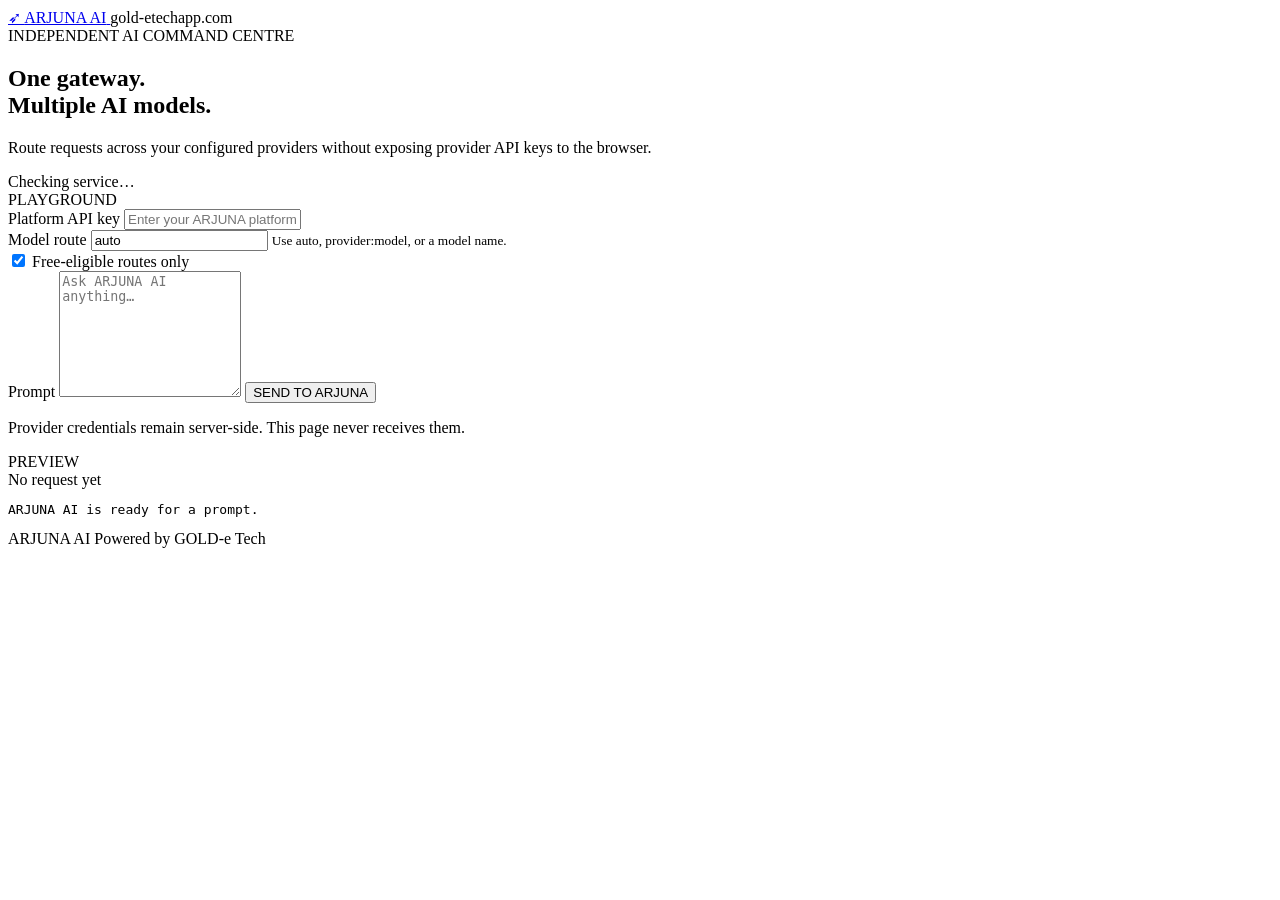
==== commit ee4e4e0d: "add ARJUNA AI launch playground UI" ====
--- a/static/index.html
+++ b/static/index.html
@@ -1,121 +1,78 @@
 <!doctype html>
 <html lang="en">
 <head>
-  <meta charset="utf-8" />
-  <meta name="viewport" content="width=device-width,initial-scale=1,viewport-fit=cover" />
-  <meta name="theme-color" content="#101114" />
-  <meta name="description" content="ARJUNA AI — independent multi-provider AI command centre, growth operating system and OpenAI-compatible gateway." />
+  <meta charset="utf-8">
+  <meta name="viewport" content="width=device-width, initial-scale=1">
+  <meta name="theme-color" content="#17120c">
+  <meta name="description" content="ARJUNA AI — independent multi-model AI command centre and playground.">
+  <link rel="icon" href="/favicon.svg" type="image/svg+xml">
+  <link rel="stylesheet" href="/styles.css">
   <title>ARJUNA AI</title>
-  <link rel="manifest" href="/manifest.webmanifest" />
-  <link rel="icon" href="/static/icon.svg" />
-  <link rel="stylesheet" href="/static/styles.css" />
-  <link rel="stylesheet" href="/static/preview.css" />
-  <link rel="stylesheet" href="/static/growth.css" />
 </head>
 <body>
-  <div id="loginView" class="login-shell hidden">
-    <section class="login-brand">
-      <div class="brand-mark large">A</div>
-      <p class="kicker">INDEPENDENT AI INFRASTRUCTURE</p>
-      <h1>ARJUNA <span>AI</span></h1>
-      <p class="lead">One command centre for AI models, preview, growth operations, lead automation and API access.</p>
-      <div class="feature-row"><span>Multi-provider</span><span>Growth OS</span><span>Independent Preview</span><span>OpenAI-compatible</span></div>
-    </section>
-    <section class="login-card glass">
-      <p class="kicker">SECURE CONSOLE</p><h2>Sign in</h2><p class="muted">Administrator access to your ARJUNA AI control plane.</p>
-      <form id="loginForm"><label>Email<input id="loginEmail" type="email" autocomplete="username" required /></label><label>Password<input id="loginPassword" type="password" autocomplete="current-password" required /></label><button class="primary wide" type="submit">Enter command centre</button><div id="loginError" class="error-text"></div></form>
-      <div class="legal-small">By signing in you agree to the <a href="/terms">Terms</a> and <a href="/privacy">Privacy Policy</a>.</div>
-    </section>
-  </div>
+  <div class="shell">
+    <header class="topbar">
+      <a class="brand" href="/" aria-label="ARJUNA AI home">
+        <span class="mark" aria-hidden="true">➶</span>
+        <span>ARJUNA AI</span>
+      </a>
+      <span class="domain">gold-etechapp.com</span>
+    </header>
 
-  <div id="appView" class="app-shell hidden">
-    <aside class="sidebar">
-      <div class="brand"><div class="brand-mark">A</div><div><strong>ARJUNA AI</strong><small>Command Centre</small></div></div>
-      <nav id="nav">
-        <button data-page="dashboard" class="nav-item active">Dashboard</button>
-        <button data-page="playground" class="nav-item">Playground</button>
-        <button data-page="preview" class="nav-item">Preview Lab</button>
-        <button data-page="growth" class="nav-item">Growth OS</button>
-        <button data-page="providers" class="nav-item">Providers</button>
-        <button data-page="keys" class="nav-item">API Keys</button>
-        <button data-page="usage" class="nav-item">Usage</button>
-        <button data-page="settings" class="nav-item">Settings</button>
-      </nav>
-      <div class="sidebar-foot"><span id="userEmail" class="user-email"></span><button id="logoutBtn" class="ghost wide">Sign out</button></div>
-    </aside>
-
-    <main class="workspace">
-      <header class="topbar"><div><p id="pageKicker" class="kicker">COMMAND CENTRE</p><h1 id="pageTitle">Dashboard</h1></div><div class="top-actions"><span id="health" class="status-pill">Checking</span><button id="themeBtn" class="icon-btn" title="Toggle theme">◐</button><button id="menuBtn" class="icon-btn mobile-only">☰</button></div></header>
-
-      <section id="page-dashboard" class="page active">
-        <div class="hero-card"><div><p class="kicker">ARJUNA CONTROL PLANE</p><h2>AI infrastructure under your control.</h2><p class="muted">Route AI, generate growth strategy, capture leads, automate follow-up and preview outputs without exposing provider secrets.</p></div><div class="hero-orb">A</div></div>
-        <div class="stats-grid"><article class="stat-card"><span>Providers ready</span><strong id="statProviders">—</strong><small>available now</small></article><article class="stat-card"><span>Active API keys</span><strong id="statKeys">—</strong><small>issued by you</small></article><article class="stat-card"><span>Requests · 24h</span><strong id="statRequests">—</strong><small>gateway traffic</small></article><article class="stat-card"><span>Tokens · 24h</span><strong id="statTokens">—</strong><small>reported by providers</small></article></div>
-        <div class="two-col"><article class="panel"><div class="panel-head"><div><p class="kicker">QUICK START</p><h3>Use your gateway</h3></div><button data-goto="keys" class="secondary">Create key</button></div><pre class="code-block">POST /v1/chat/completions
-Authorization: Bearer arjuna_live_...
-Content-Type: application/json</pre></article><article class="panel"><p class="kicker">GROWTH OS</p><h3>AI + leads + campaigns + proposals</h3><p class="muted">Use one independent workspace to plan campaigns, capture and score leads, share proposals and queue smart automations.</p><button data-goto="growth" class="text-btn">Open Growth OS →</button></article></div>
-      </section>
-
-      <section id="page-playground" class="page">
-        <div class="playground-grid">
-          <article class="panel controls-panel"><div class="panel-head"><div><p class="kicker">PROMPT LAB</p><h3>Playground</h3></div><label class="switch-label"><input id="freeOnly" type="checkbox" checked /><span>Free only</span></label></div><div class="field-row"><label>Provider<select id="provider"><option value="">Auto route</option></select></label><label>Model<input id="model" value="auto" /></label></div><label>System prompt<textarea id="systemPrompt" rows="4">You are a precise, helpful AI assistant.</textarea></label><label>Prompt<textarea id="prompt" rows="10" placeholder="Ask ARJUNA AI…"></textarea></label><div class="field-row"><label>Temperature<input id="temperature" type="number" min="0" max="2" step="0.1" value="0.2" /></label><label>Max tokens<input id="maxTokens" type="number" min="1" value="4096" /></label></div><button id="runBtn" class="primary wide">Run prompt</button></article>
-          <article class="panel output-panel"><div class="panel-head"><div><p class="kicker">LIVE OUTPUT</p><h3>Response</h3></div><div class="section-actions"><button id="previewOutputBtn" class="secondary">Preview</button><button id="copyOutput" class="secondary">Copy</button></div></div><div id="runMeta" class="meta-line">No run yet</div><pre id="output" class="response-box">Response will appear here.</pre></article>
+    <main>
+      <section class="hero">
+        <div class="eyebrow">INDEPENDENT AI COMMAND CENTRE</div>
+        <h1>One gateway.<br><span>Multiple AI models.</span></h1>
+        <p>Route requests across your configured providers without exposing provider API keys to the browser.</p>
+        <div class="status-row">
+          <span id="healthDot" class="dot"></span>
+          <span id="healthText">Checking service…</span>
         </div>
       </section>
 
-      <section id="page-preview" class="page">
-        <div class="section-head"><div><p class="kicker">ISOLATED RENDERING</p><h2>Preview Lab</h2><p class="muted">Provider-independent analysis, safe rendering, responsive simulation, diffs and local snapshots. Preview content is not executed or stored by the server.</p></div><div class="section-actions"><button id="previewUseOutput" class="secondary">Use last AI output</button><button id="previewSaveSnapshot" class="primary">Save local snapshot</button></div></div>
-        <div class="preview-lab-grid">
-          <article class="panel preview-editor-panel"><div class="panel-head"><div><p class="kicker">PREVIEW INPUT</p><h3>Independent workspace</h3></div><span class="status-pill ok">Safe isolation on</span></div><div class="field-row preview-controls"><label>Content type<select id="previewHint"><option value="auto">Auto detect</option><option value="html">HTML</option><option value="markdown">Markdown</option><option value="json">JSON</option><option value="text">Text</option></select></label><label>Rendering policy<select id="previewPolicy"><option value="safe">Safe · strip active content</option><option value="source">Source only</option></select></label></div><label class="preview-input-label">Content<textarea id="previewInput" rows="20" placeholder="Paste AI output, HTML, Markdown, JSON or text here…"></textarea></label><div class="preview-action-row"><button id="previewAnalyze" class="primary">Analyze & render</button><button id="previewSetBaseline" class="secondary">Set baseline</button><button id="previewClear" class="ghost">Clear</button></div><div id="previewMetrics" class="preview-metrics"><div><span>Type</span><strong id="previewKind">—</strong></div><div><span>Risk</span><strong id="previewRisk">—</strong></div><div><span>Completeness</span><strong id="previewCompleteness">—</strong></div><div><span>Fingerprint</span><strong id="previewFingerprint">—</strong></div></div><div class="preview-intel"><p class="kicker">PREVIEW INTELLIGENCE</p><div id="previewInsights" class="insight-list"><span class="muted">Run analysis to inspect structure and risk.</span></div></div></article>
-          <article class="panel preview-stage-panel"><div class="preview-stage-head"><div class="preview-tabs"><button class="preview-tab active" data-preview-tab="render">Render</button><button class="preview-tab" data-preview-tab="source">Source</button><button class="preview-tab" data-preview-tab="compare">Compare</button></div><div class="device-switcher"><button class="device-btn active" data-device="desktop">Desktop</button><button class="device-btn" data-device="tablet">Tablet</button><button class="device-btn" data-device="mobile">Mobile</button></div></div><div id="previewViewport" class="preview-viewport desktop"><iframe id="previewFrame" class="preview-frame" sandbox="" referrerpolicy="no-referrer" title="ARJUNA isolated preview"></iframe><pre id="previewSource" class="preview-source hidden">No preview yet.</pre><div id="previewCompare" class="preview-compare hidden"><div class="empty-state">Set a baseline, then analyze a changed version to compare.</div></div></div><div class="preview-lower-grid"><div><p class="kicker">RISK SCAN</p><div id="previewRisks" class="risk-list"><span class="muted">No scan yet.</span></div></div><div><div class="panel-head compact"><p class="kicker">LOCAL SNAPSHOTS</p><button id="previewClearSnapshots" class="text-btn">Clear</button></div><div id="previewSnapshots" class="snapshot-list"><span class="muted">No snapshots saved.</span></div></div></div></article>
+      <section class="workspace" aria-label="ARJUNA AI playground">
+        <div class="panel controls">
+          <div class="panel-title">PLAYGROUND</div>
+
+          <label for="platformKey">Platform API key</label>
+          <input id="platformKey" type="password" autocomplete="off" placeholder="Enter your ARJUNA platform key">
+
+          <div class="two-col">
+            <div>
+              <label for="model">Model route</label>
+              <input id="model" value="auto" autocomplete="off" aria-describedby="modelHelp">
+              <small id="modelHelp">Use auto, provider:model, or a model name.</small>
+            </div>
+            <div class="check-wrap">
+              <label class="check-label" for="freeOnly">
+                <input id="freeOnly" type="checkbox" checked>
+                <span>Free-eligible routes only</span>
+              </label>
+            </div>
+          </div>
+
+          <label for="prompt">Prompt</label>
+          <textarea id="prompt" rows="8" placeholder="Ask ARJUNA AI anything…"></textarea>
+
+          <button id="sendButton" type="button">SEND TO ARJUNA</button>
+          <p class="security-note">Provider credentials remain server-side. This page never receives them.</p>
+        </div>
+
+        <div class="panel output-panel">
+          <div class="output-head">
+            <div class="panel-title">PREVIEW</div>
+            <div id="routeMeta" class="route-meta">No request yet</div>
+          </div>
+          <pre id="output" aria-live="polite">ARJUNA AI is ready for a prompt.</pre>
         </div>
       </section>
+    </main>
 
-      <section id="page-growth" class="page">
-        <div class="section-head"><div><p class="kicker">GROWTH OPERATING SYSTEM</p><h2>Growth OS</h2><p class="muted">Social advertising control plane, lead intelligence, campaign drafts, proposal sharing and approval-gated automation.</p></div><button id="refreshGrowth" class="secondary">Refresh</button></div>
-        <div class="growth-hero">
-          <article class="growth-brain-card"><p class="kicker">ARJUNA GROWTH BRAIN</p><h3>Turn a business goal into an execution plan.</h3><label>Growth goal<textarea id="growthGoal" rows="4" placeholder="Example: Generate 100 qualified B2B leads in Mumbai this month with a ₹50,000 test budget."></textarea></label><label>Context<textarea id="growthContext" rows="4" placeholder="Offer, audience, geography, website, constraints, current channels…"></textarea></label><div class="section-actions"><button id="growthBrainRun" class="primary">Generate smart growth plan</button><button id="growthBrainToPreview" class="secondary">Preview plan</button></div><div id="growthBrainMeta" class="meta-line">Free-first routing · draft only</div></article>
-          <article class="panel growth-brain-output"><div class="panel-head"><div><p class="kicker">STRATEGY OUTPUT</p><h3>Growth plan</h3></div></div><pre id="growthBrainOutput" class="response-box">Your AI-generated growth strategy will appear here.</pre></article>
-        </div>
-        <div class="growth-stats"><article class="growth-stat"><span>Total leads</span><strong id="growthStatLeads">—</strong><small>captured</small></article><article class="growth-stat"><span>Priority leads</span><strong id="growthStatPriority">—</strong><small>score ≥ 70</small></article><article class="growth-stat"><span>Campaign drafts</span><strong id="growthStatCampaigns">—</strong><small>not auto-published</small></article><article class="growth-stat"><span>Queued actions</span><strong id="growthStatQueued">—</strong><small>approval-gated</small></article></div>
-
-        <section class="growth-section"><div class="section-head"><div><p class="kicker">SOCIAL + AD CONNECTIVITY</p><h2>Channel Hub</h2><p class="muted">Encrypted connector vault for major advertising, social, messaging and custom webhook channels.</p></div></div><div id="growthChannels" class="growth-channel-grid"></div></section>
-
-        <section class="growth-section">
-          <div class="growth-tabs"><button class="growth-tab active" data-growth-pane="leads">Lead CRM</button><button class="growth-tab" data-growth-pane="campaigns">Campaigns</button><button class="growth-tab" data-growth-pane="proposals">Proposals</button><button class="growth-tab" data-growth-pane="automation">Automation</button></div>
-          <div id="growth-pane-leads" class="growth-pane active"><div class="section-head"><div><p class="kicker">LEAD INTELLIGENCE</p><h2>Lead CRM</h2></div><button id="addLeadBtn" class="primary">Add lead</button></div><div class="panel table-wrap"><table><thead><tr><th>Lead</th><th>Source</th><th>Score</th><th>Status</th><th>Next action</th><th>Contact</th><th>Created</th></tr></thead><tbody id="growthLeadsBody"></tbody></table></div></div>
-          <div id="growth-pane-campaigns" class="growth-pane"><div class="section-head"><div><p class="kicker">ADVERTISING</p><h2>Campaign Studio</h2></div><button id="addCampaignBtn" class="primary">Create campaign draft</button></div><div class="growth-automation-note">Campaign creation is intentionally draft-first. External ad spend and publishing stay human-approved until official platform credentials, scopes and account approvals are verified.</div><div class="panel table-wrap"><table><thead><tr><th>Name</th><th>Platform</th><th>Objective</th><th>Daily budget</th><th>Status</th><th>Created</th></tr></thead><tbody id="growthCampaignsBody"></tbody></table></div></div>
-          <div id="growth-pane-proposals" class="growth-pane"><div class="section-head"><div><p class="kicker">SALES</p><h2>Proposal Sharing</h2></div><button id="addProposalBtn" class="primary">Create proposal</button></div><div id="growthProposalSecret" class="secret-box growth-proposal-secret hidden"><div><strong>Share link — copy it now</strong><code id="growthProposalUrl"></code></div><button id="growthCopyProposal" class="secondary">Copy</button></div><div class="panel table-wrap"><table><thead><tr><th>Proposal</th><th>Amount</th><th>Status</th><th>Share ID</th><th>Expires</th></tr></thead><tbody id="growthProposalsBody"></tbody></table></div></div>
-          <div id="growth-pane-automation" class="growth-pane"><div class="section-head"><div><p class="kicker">SMART AUTOMATION</p><h2>Automation Brain</h2></div><button id="addAutomationBtn" class="primary">Create automation</button></div><div class="growth-automation-note"><strong>Built-in intelligence:</strong> every new lead is automatically scored. High-intent leads are marked priority and follow-up actions are queued. Custom rules can add tags, change status, create follow-ups, notifications, webhooks or publishing jobs.</div><div class="two-col"><div class="panel table-wrap"><table><thead><tr><th>Name</th><th>Trigger</th><th>Actions</th><th>Status</th><th></th></tr></thead><tbody id="growthAutomationsBody"></tbody></table></div><div class="panel table-wrap"><table><thead><tr><th>Scheduled</th><th>Action</th><th>Channel</th><th>Recipient</th><th>Status</th></tr></thead><tbody id="growthOutboxBody"></tbody></table></div></div></div>
-        </section>
-      </section>
-
-      <section id="page-providers" class="page"><div class="section-head"><div><p class="kicker">MODEL ROUTER</p><h2>Provider Registry</h2><p class="muted">Server-side provider configuration and live fallback state.</p></div><div class="section-actions"><button id="refreshProviders" class="secondary">Refresh</button><button id="addProviderBtn" class="primary">Add provider</button></div></div><div id="providersList" class="card-grid"></div></section>
-      <section id="page-keys" class="page"><div class="section-head"><div><p class="kicker">ACCESS CONTROL</p><h2>API Keys</h2><p class="muted">Issue independent ARJUNA keys to apps and services. Secrets are shown once.</p></div><button id="createKeyBtn" class="primary">Create API key</button></div><div id="keySecretBox" class="secret-box hidden"><div><strong>New secret — copy it now</strong><code id="newKeySecret"></code></div><button id="copyKeySecret" class="secondary">Copy</button></div><div class="panel table-wrap"><table><thead><tr><th>Name</th><th>Prefix</th><th>Created</th><th>Last used</th><th>Status</th><th></th></tr></thead><tbody id="keysBody"></tbody></table></div></section>
-      <section id="page-usage" class="page"><div class="section-head"><div><p class="kicker">OBSERVABILITY</p><h2>Usage</h2><p class="muted">Request metadata only. Prompts and responses are not stored.</p></div><button id="refreshUsage" class="secondary">Refresh</button></div><div class="panel table-wrap"><table><thead><tr><th>Time</th><th>Provider</th><th>Model</th><th>Tokens</th><th>Latency</th><th>Status</th></tr></thead><tbody id="usageBody"></tbody></table></div></section>
-      <section id="page-settings" class="page"><div class="settings-grid"><article class="panel"><p class="kicker">API ENDPOINT</p><h3>OpenAI-compatible base</h3><code id="apiBase" class="copy-line"></code><p class="muted small">Use <strong>/v1/chat/completions</strong>, <strong>/v1/models</strong> and <strong>/v1/leads</strong>.</p></article><article class="panel"><p class="kicker">INSTALL</p><h3>Install ARJUNA AI</h3><p class="muted">This portal is PWA-ready and can be installed from a supported browser.</p><button id="installBtn" class="secondary" disabled>Install app</button></article><article class="panel"><p class="kicker">SECURITY</p><h3>Secrets stay server-side</h3><p class="muted">AI and growth connector credentials are encrypted server-side and are never returned after saving.</p></article><article class="panel"><p class="kicker">PROJECT BOUNDARY</p><h3>Standalone platform</h3><p class="muted">ARJUNA AI remains an independent product with its own infrastructure, domain, data and release lifecycle.</p></article></div></section>
-
-      <footer class="footer">ARJUNA AI · Independent AI Command Centre · <a href="/privacy">Privacy</a> · <a href="/terms">Terms</a></footer>
-    </main>
+    <footer>
+      <span>ARJUNA AI</span>
+      <span>Powered by GOLD-e Tech</span>
+    </footer>
   </div>
-
-  <dialog id="keyDialog"><form method="dialog" id="keyForm"><p class="kicker">NEW CREDENTIAL</p><h3>Create API key</h3><label>Key name<input id="keyName" placeholder="Production app" required minlength="2" /></label><div class="dialog-actions"><button value="cancel" class="ghost">Cancel</button><button id="confirmCreateKey" value="default" class="primary">Create key</button></div></form></dialog>
-
-  <dialog id="providerDialog"><form id="providerForm"><p class="kicker">PROVIDER VAULT</p><h3 id="providerDialogTitle">Add provider</h3><label>Provider ID<input id="providerName" placeholder="my-provider" required pattern="[a-z0-9][a-z0-9_-]{1,49}" /></label><label>Base URL<input id="providerBaseUrl" placeholder="https://api.example.com/v1" required /></label><label>API key<input id="providerApiKey" type="password" autocomplete="off" placeholder="Leave blank to keep current secret" /></label><label>Default model<input id="providerDefaultModel" placeholder="model-name" required /></label><div class="field-row"><label>Priority<input id="providerPriority" type="number" value="100" min="0" max="10000" /></label><label class="switch-label provider-switch"><input id="providerEnabled" type="checkbox" checked /><span>Enabled</span></label></div><label>Allowed models <small class="muted">comma separated; blank = unrestricted</small><input id="providerAllowedModels" placeholder="model-a, model-b" /></label><label>Free models <small class="muted">comma separated; blank = default model only</small><input id="providerFreeModels" placeholder="free-model-a" /></label><label class="switch-label provider-switch"><input id="providerFreeEligible" type="checkbox" checked /><span>Provider/account is free-eligible</span></label><div id="providerFormError" class="error-text"></div><div class="dialog-actions"><button type="button" id="cancelProvider" class="ghost">Cancel</button><button type="submit" class="primary">Save provider</button></div></form></dialog>
-
-  <dialog id="growthConnectorDialog" class="growth-dialog"><form id="growthConnectorForm"><input id="growthConnectorPlatform" type="hidden" /><p class="kicker">SOCIAL CONNECTOR VAULT</p><h3 id="growthConnectorTitle">Connect channel</h3><p id="growthConnectorHelp" class="muted small"></p><label>Account label<input id="growthConnectorAccountLabel" placeholder="Main business account" /></label><label>Account / page ID<input id="growthConnectorAccountId" placeholder="Optional platform account ID" /></label><label>Credentials JSON <small class="muted">Leave blank to keep current encrypted credentials</small><textarea id="growthConnectorCredentials" rows="5" placeholder='{"access_token":"...","client_id":"..."}'></textarea></label><label>Connector config JSON<textarea id="growthConnectorConfig" rows="5">{}</textarea></label><label class="switch-label provider-switch"><input id="growthConnectorEnabled" type="checkbox" checked /><span>Enabled</span></label><div id="growthConnectorError" class="error-text"></div><div class="dialog-actions"><button type="button" id="growthConnectorCancel" class="ghost">Cancel</button><button type="submit" class="primary">Save encrypted connector</button></div></form></dialog>
-
-  <dialog id="leadDialog" class="growth-dialog"><form id="leadForm"><p class="kicker">LEAD CAPTURE</p><h3>Add lead</h3><div class="field-row"><label>Name<input id="leadName" required /></label><label>Source<input id="leadSource" value="manual" /></label></div><div class="field-row"><label>Email<input id="leadEmail" type="email" /></label><label>Phone<input id="leadPhone" /></label></div><label>Company<input id="leadCompany" /></label><label>Message<textarea id="leadMessage" rows="5"></textarea></label><label>Tags<input id="leadTags" placeholder="demo, website, b2b" /></label><div id="leadError" class="error-text"></div><div class="dialog-actions"><button type="button" id="leadCancel" class="ghost">Cancel</button><button type="submit" class="primary">Capture + score lead</button></div></form></dialog>
-
-  <dialog id="campaignDialog" class="growth-dialog"><form id="campaignForm"><p class="kicker">CAMPAIGN STUDIO</p><h3>Create campaign draft</h3><label>Name<input id="campaignName" required /></label><div class="field-row"><label>Platform<select id="campaignPlatform"></select></label><label>Objective<input id="campaignObjective" value="lead_generation" /></label></div><div class="field-row"><label>Daily budget<input id="campaignBudget" type="number" min="0" step="0.01" /></label><label>Currency<input id="campaignCurrency" value="INR" /></label></div><label>Audience JSON<textarea id="campaignAudience" rows="5">{}</textarea></label><label>Creative JSON<textarea id="campaignCreative" rows="5">{}</textarea></label><div id="campaignError" class="error-text"></div><div class="dialog-actions"><button type="button" id="campaignCancel" class="ghost">Cancel</button><button type="submit" class="primary">Save draft</button></div></form></dialog>
-
-  <dialog id="proposalDialog" class="growth-dialog"><form id="proposalForm"><p class="kicker">PROPOSAL SHARING</p><h3>Create shareable proposal</h3><label>Lead<select id="proposalLead"><option value="">No linked lead</option></select></label><label>Title<input id="proposalTitle" required /></label><label>Proposal body<textarea id="proposalBody" rows="10" required></textarea></label><div class="field-row"><label>Amount<input id="proposalAmount" type="number" min="0" step="0.01" /></label><label>Currency<input id="proposalCurrency" value="INR" /></label></div><label>Expires in days<input id="proposalExpiry" type="number" min="1" max="365" value="14" /></label><div id="proposalError" class="error-text"></div><div class="dialog-actions"><button type="button" id="proposalCancel" class="ghost">Cancel</button><button type="submit" class="primary">Create secure link</button></div></form></dialog>
-
-  <dialog id="automationDialog" class="growth-dialog"><form id="automationForm"><p class="kicker">SMART AUTOMATION</p><h3>Create rule</h3><label>Name<input id="automationName" required /></label><label>Trigger event<select id="automationTrigger"><option value="lead.created">lead.created</option><option value="campaign.created">campaign.created</option><option value="proposal.created">proposal.created</option></select></label><label>Condition JSON<textarea id="automationCondition" rows="5">{}</textarea></label><label>Actions JSON<textarea id="automationActions" rows="8">[{"type":"create_followup","channel":"email","delay_minutes":60}]</textarea></label><div class="growth-json-help">Supported actions: set_lead_status, add_tag, create_followup, notify, webhook, publish_campaign. External actions are queued for approval.</div><label class="switch-label provider-switch"><input id="automationEnabled" type="checkbox" checked /><span>Enabled</span></label><div id="automationError" class="error-text"></div><div class="dialog-actions"><button type="button" id="automationCancel" class="ghost">Cancel</button><button type="submit" class="primary">Save automation</button></div></form></dialog>
-
-  <script src="/static/app.js"></script>
-  <script src="/static/workspace.js"></script>
-  <script src="/static/preview.js"></script>
-  <script src="/static/growth.js"></script>
-  <script>document.querySelectorAll('.growth-tab').forEach(b=>b.addEventListener('click',()=>{document.querySelectorAll('.growth-tab').forEach(x=>x.classList.toggle('active',x===b));document.querySelectorAll('.growth-pane').forEach(p=>p.classList.toggle('active',p.id===`growth-pane-${b.dataset.growthPane}`));}));document.getElementById('refreshGrowth').addEventListener('click',()=>typeof loadGrowth==='function'&&loadGrowth());</script>
+  <script src="/app.js" defer></script>
 </body>
 </html>
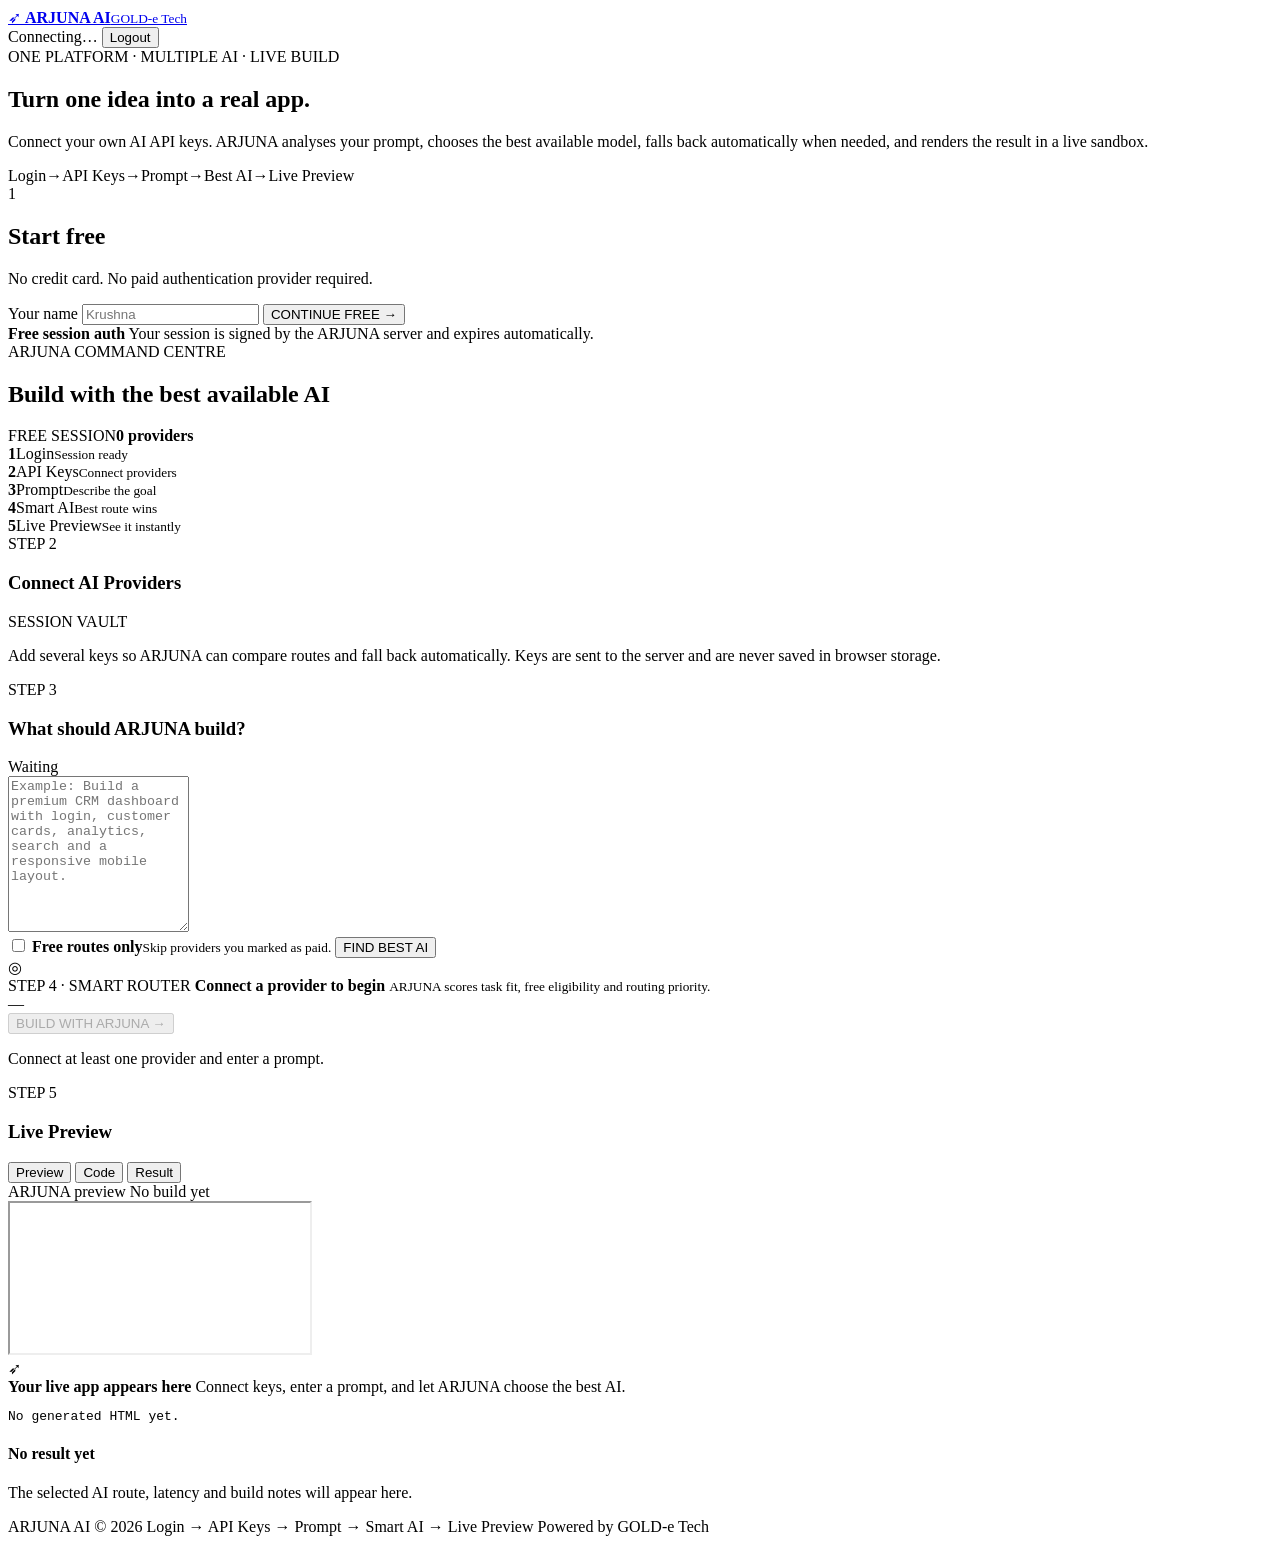
==== commit c360bdb9: "build five-stage ARJUNA product workspace" ====
--- a/static/index.html
+++ b/static/index.html
@@ -3,76 +3,190 @@
 <head>
   <meta charset="utf-8">
   <meta name="viewport" content="width=device-width, initial-scale=1">
-  <meta name="theme-color" content="#17120c">
-  <meta name="description" content="ARJUNA AI — independent multi-model AI command centre and playground.">
+  <meta name="theme-color" content="#08111d">
+  <meta name="description" content="ARJUNA AI — connect multiple AI providers, enter one prompt, automatically choose the best route, and see a live preview.">
   <link rel="icon" href="/favicon.svg" type="image/svg+xml">
   <link rel="stylesheet" href="/styles.css">
-  <title>ARJUNA AI</title>
+  <title>ARJUNA AI — Build with the best AI</title>
 </head>
 <body>
-  <div class="shell">
+  <div class="app-shell">
     <header class="topbar">
       <a class="brand" href="/" aria-label="ARJUNA AI home">
-        <span class="mark" aria-hidden="true">➶</span>
-        <span>ARJUNA AI</span>
+        <span class="brand-mark">➶</span>
+        <span class="brand-copy"><strong>ARJUNA AI</strong><small>GOLD-e Tech</small></span>
       </a>
-      <span class="domain">gold-etechapp.com</span>
+      <div class="top-actions">
+        <span class="health-pill"><span id="healthDot" class="status-dot"></span><span id="healthText">Connecting…</span></span>
+        <button id="logoutButton" class="ghost-button compact hidden" type="button">Logout</button>
+      </div>
     </header>
 
     <main>
-      <section class="hero">
-        <div class="eyebrow">INDEPENDENT AI COMMAND CENTRE</div>
-        <h1>One gateway.<br><span>Multiple AI models.</span></h1>
-        <p>Route requests across your configured providers without exposing provider API keys to the browser.</p>
-        <div class="status-row">
-          <span id="healthDot" class="dot"></span>
-          <span id="healthText">Checking service…</span>
+      <section id="authView" class="auth-view">
+        <div class="auth-hero">
+          <div class="eyebrow">ONE PLATFORM · MULTIPLE AI · LIVE BUILD</div>
+          <h1>Turn one idea into a <span>real app.</span></h1>
+          <p>Connect your own AI API keys. ARJUNA analyses your prompt, chooses the best available model, falls back automatically when needed, and renders the result in a live sandbox.</p>
+          <div class="flow-line" aria-label="ARJUNA workflow">
+            <span>Login</span><b>→</b><span>API Keys</span><b>→</b><span>Prompt</span><b>→</b><span>Best AI</span><b>→</b><span>Live Preview</span>
+          </div>
+        </div>
+
+        <div class="login-card glass-card">
+          <div class="step-badge">1</div>
+          <h2>Start free</h2>
+          <p class="muted">No credit card. No paid authentication provider required.</p>
+          <label for="displayName">Your name</label>
+          <input id="displayName" maxlength="80" autocomplete="name" placeholder="Krushna">
+          <button id="startFreeButton" class="primary-button" type="button">CONTINUE FREE →</button>
+          <div class="auth-note">
+            <strong>Free session auth</strong>
+            <span>Your session is signed by the ARJUNA server and expires automatically.</span>
+          </div>
         </div>
       </section>
 
-      <section class="workspace" aria-label="ARJUNA AI playground">
-        <div class="panel controls">
-          <div class="panel-title">PLAYGROUND</div>
-
-          <label for="platformKey">Platform API key</label>
-          <input id="platformKey" type="password" autocomplete="off" placeholder="Enter your ARJUNA platform key">
-
-          <div class="two-col">
-            <div>
-              <label for="model">Model route</label>
-              <input id="model" value="auto" autocomplete="off" aria-describedby="modelHelp">
-              <small id="modelHelp">Use auto, provider:model, or a model name.</small>
-            </div>
-            <div class="check-wrap">
-              <label class="check-label" for="freeOnly">
-                <input id="freeOnly" type="checkbox" checked>
-                <span>Free-eligible routes only</span>
-              </label>
-            </div>
+      <section id="workspaceView" class="workspace-view hidden">
+        <div class="workspace-head">
+          <div>
+            <div class="eyebrow">ARJUNA COMMAND CENTRE</div>
+            <h2 id="welcomeText">Build with the best available AI</h2>
           </div>
-
-          <label for="prompt">Prompt</label>
-          <textarea id="prompt" rows="8" placeholder="Ask ARJUNA AI anything…"></textarea>
-
-          <button id="sendButton" type="button">SEND TO ARJUNA</button>
-          <p class="security-note">Provider credentials remain server-side. This page never receives them.</p>
+          <div class="session-chip"><span>FREE SESSION</span><strong id="connectedCount">0 providers</strong></div>
         </div>
 
-        <div class="panel output-panel">
-          <div class="output-head">
-            <div class="panel-title">PREVIEW</div>
-            <div id="routeMeta" class="route-meta">No request yet</div>
-          </div>
-          <pre id="output" aria-live="polite">ARJUNA AI is ready for a prompt.</pre>
+        <nav class="stepper" aria-label="Build flow">
+          <div class="step done"><b>1</b><span>Login<small>Session ready</small></span></div>
+          <div id="providerStep" class="step active"><b>2</b><span>API Keys<small>Connect providers</small></span></div>
+          <div id="promptStep" class="step"><b>3</b><span>Prompt<small>Describe the goal</small></span></div>
+          <div id="routerStep" class="step"><b>4</b><span>Smart AI<small>Best route wins</small></span></div>
+          <div id="previewStep" class="step"><b>5</b><span>Live Preview<small>See it instantly</small></span></div>
+        </nav>
+
+        <div class="product-grid">
+          <section class="panel provider-panel">
+            <div class="panel-head">
+              <div>
+                <span class="panel-kicker">STEP 2</span>
+                <h3>Connect AI Providers</h3>
+              </div>
+              <span class="secure-tag">SESSION VAULT</span>
+            </div>
+            <p class="muted small-copy">Add several keys so ARJUNA can compare routes and fall back automatically. Keys are sent to the server and are never saved in browser storage.</p>
+            <div id="providerList" class="provider-list" aria-live="polite"></div>
+          </section>
+
+          <section class="panel prompt-panel">
+            <div class="panel-head">
+              <div>
+                <span class="panel-kicker">STEP 3</span>
+                <h3>What should ARJUNA build?</h3>
+              </div>
+              <span id="taskTypeBadge" class="task-badge">Waiting</span>
+            </div>
+
+            <textarea id="promptInput" rows="10" placeholder="Example: Build a premium CRM dashboard with login, customer cards, analytics, search and a responsive mobile layout."></textarea>
+
+            <div class="prompt-options">
+              <label class="toggle-row" for="freeOnly">
+                <input id="freeOnly" type="checkbox">
+                <span><strong>Free routes only</strong><small>Skip providers you marked as paid.</small></span>
+              </label>
+              <button id="recommendButton" class="secondary-button" type="button">FIND BEST AI</button>
+            </div>
+
+            <div class="router-card">
+              <div class="router-icon">◎</div>
+              <div class="router-copy">
+                <span class="panel-kicker">STEP 4 · SMART ROUTER</span>
+                <strong id="recommendedTitle">Connect a provider to begin</strong>
+                <small id="recommendedMeta">ARJUNA scores task fit, free eligibility and routing priority.</small>
+              </div>
+              <div id="routeScore" class="route-score">—</div>
+            </div>
+
+            <div id="routeAlternatives" class="route-alternatives"></div>
+            <button id="buildButton" class="primary-button build-button" type="button" disabled>BUILD WITH ARJUNA →</button>
+            <p id="buildStatus" class="build-status">Connect at least one provider and enter a prompt.</p>
+          </section>
+
+          <section class="panel preview-panel">
+            <div class="panel-head preview-head">
+              <div>
+                <span class="panel-kicker">STEP 5</span>
+                <h3>Live Preview</h3>
+              </div>
+              <div class="preview-tabs" role="tablist">
+                <button class="tab active" data-tab="preview" type="button">Preview</button>
+                <button class="tab" data-tab="code" type="button">Code</button>
+                <button class="tab" data-tab="result" type="button">Result</button>
+              </div>
+            </div>
+
+            <div id="previewPane" class="tab-pane active">
+              <div class="preview-toolbar">
+                <span class="browser-dots"><i></i><i></i><i></i></span>
+                <span id="previewTitle">ARJUNA preview</span>
+                <span id="routeMeta">No build yet</span>
+              </div>
+              <div class="iframe-wrap">
+                <iframe id="previewFrame" title="ARJUNA generated app preview" sandbox="allow-scripts"></iframe>
+                <div id="previewEmpty" class="preview-empty">
+                  <div class="preview-glyph">➶</div>
+                  <strong>Your live app appears here</strong>
+                  <span>Connect keys, enter a prompt, and let ARJUNA choose the best AI.</span>
+                </div>
+              </div>
+            </div>
+
+            <div id="codePane" class="tab-pane">
+              <pre id="codeOutput">No generated HTML yet.</pre>
+            </div>
+
+            <div id="resultPane" class="tab-pane">
+              <div class="result-card">
+                <h4 id="resultTitle">No result yet</h4>
+                <p id="resultSummary">The selected AI route, latency and build notes will appear here.</p>
+                <ul id="resultNotes"></ul>
+              </div>
+            </div>
+          </section>
         </div>
       </section>
     </main>
 
     <footer>
-      <span>ARJUNA AI</span>
+      <span>ARJUNA AI © 2026</span>
+      <span>Login → API Keys → Prompt → Smart AI → Live Preview</span>
       <span>Powered by GOLD-e Tech</span>
     </footer>
   </div>
+
+  <dialog id="providerDialog" class="provider-dialog">
+    <form id="providerForm" method="dialog">
+      <div class="dialog-head">
+        <div>
+          <span class="panel-kicker">CONNECT PROVIDER</span>
+          <h3 id="providerDialogTitle">AI Provider</h3>
+        </div>
+        <button id="closeProviderDialog" class="icon-button" type="button" aria-label="Close">×</button>
+      </div>
+      <input id="providerName" type="hidden">
+      <label for="providerKey">API key</label>
+      <input id="providerKey" type="password" autocomplete="off" required placeholder="Paste provider API key">
+      <label for="providerModel">Model ID</label>
+      <input id="providerModel" autocomplete="off" required placeholder="Enter the exact model ID enabled for this key">
+      <label class="toggle-row dialog-toggle" for="providerFree">
+        <input id="providerFree" type="checkbox">
+        <span><strong>Mark this route as free-eligible</strong><small>ARJUNA can prioritize it when Free routes only is enabled.</small></span>
+      </label>
+      <p class="vault-warning">The key is transmitted to ARJUNA over HTTPS and kept only in this server session. It is not written to GitHub or browser storage.</p>
+      <button id="saveProviderButton" class="primary-button" type="submit">CONNECT PROVIDER</button>
+      <p id="providerFormStatus" class="build-status"></p>
+    </form>
+  </dialog>
+
   <script src="/app.js" defer></script>
 </body>
 </html>
